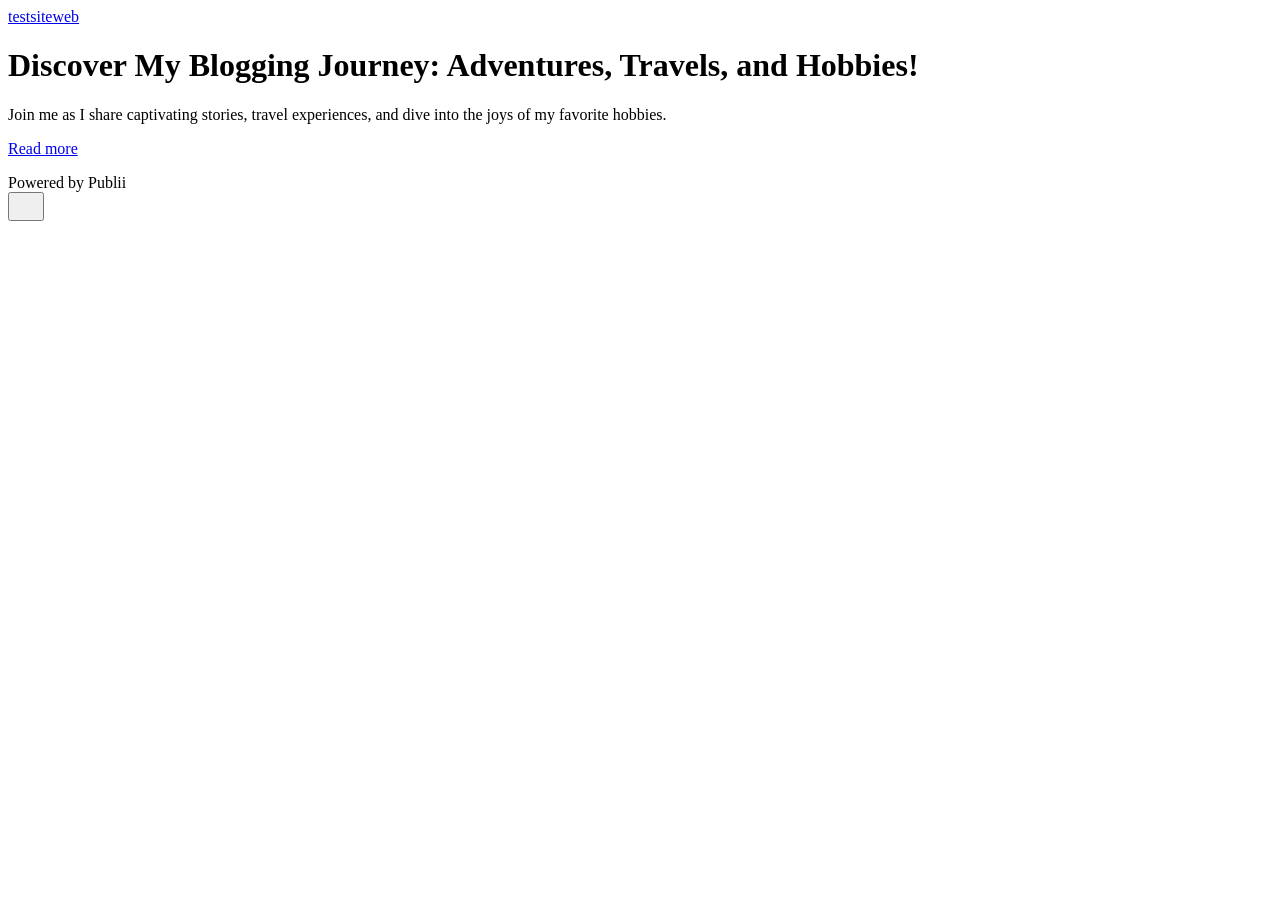
==== index.html @ 3ebdd058 "Updated from Publii" ====
<!DOCTYPE html><html lang="fr"><head><meta charset="utf-8"><meta http-equiv="X-UA-Compatible" content="IE=edge"><meta name="viewport" content="width=device-width,initial-scale=1"><title>testsiteweb</title><meta name="generator" content="Publii Open-Source CMS for Static Site"><link rel="canonical" href="https://testsiteweb.github.io/"><link rel="alternate" type="application/atom+xml" href="https://testsiteweb.github.io/feed.xml" title="testsiteweb - RSS"><link rel="alternate" type="application/json" href="https://testsiteweb.github.io/feed.json" title="testsiteweb - JSON"><meta property="og:title" content="testsiteweb"><meta property="og:site_name" content="testsiteweb"><meta property="og:description" content=""><meta property="og:url" content="https://testsiteweb.github.io/"><meta property="og:type" content="website"><link rel="stylesheet" href="https://testsiteweb.github.io/assets/css/style.css?v&#x3D;7f8f596d22c63b67e2393a4b2140c512"><script type="application/ld+json">{"@context":"http://schema.org","@type":"Organization","name":"testsiteweb","url":"https://testsiteweb.github.io/"}</script><noscript><style>img[loading] {
                    opacity: 1;
                }</style></noscript></head><body class="home-template"><header class="top js-header"><a class="logo" href="https://testsiteweb.github.io/">testsiteweb</a></header><main><div class="hero hero--noimage"><header class="hero__content"><div class="wrapper"><h1>Discover My Blogging Journey: Adventures, Travels, and Hobbies!</h1><p>Join me as I share captivating stories, travel experiences, and dive into the joys of my favorite hobbies.</p><p><a href="#" class="btn">Read more</a></p></div></header></div><div class="wrapper feed"></div></main><footer class="footer"><div class="wrapper"><div class="footer__copyright">Powered by Publii</div><button id="backToTop" class="footer__bttop" aria-label="Back to top" title="Back to top"><svg width="20" height="20"><use xlink:href="https://testsiteweb.github.io/assets/svg/svg-map.svg#toparrow"/></svg></button></div></footer><script defer="defer" src="https://testsiteweb.github.io/assets/js/scripts.min.js?v&#x3D;dafec4f87fead6718cb125f0b0fc8441"></script><script>window.publiiThemeMenuConfig={mobileMenuMode:'sidebar',animationSpeed:300,submenuWidth: 'auto',doubleClickTime:500,mobileMenuExpandableSubmenus:true,relatedContainerForOverlayMenuSelector:'.top'};</script><script>var images = document.querySelectorAll('img[loading]');
        for (var i = 0; i < images.length; i++) {
            if (images[i].complete) {
                images[i].classList.add('is-loaded');
            } else {
                images[i].addEventListener('load', function () {
                    this.classList.add('is-loaded');
                }, false);
            }
        }</script></body></html>
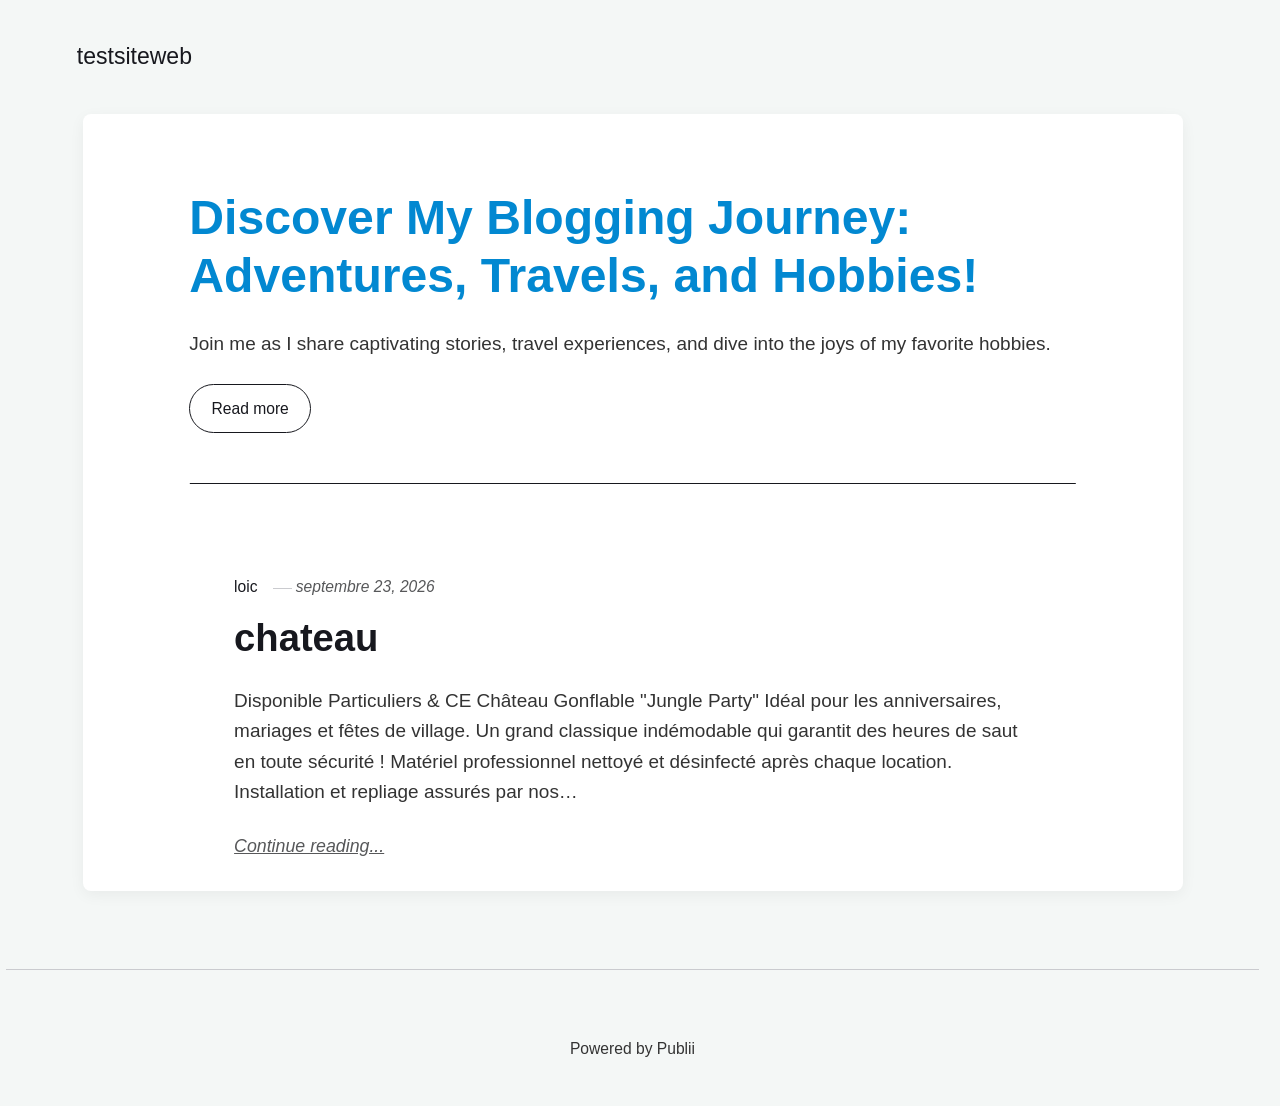
==== commit 280633b1: "Updated from Publii" ====
--- a/index.html
+++ b/index.html
@@ -1,6 +1,6 @@
-<!DOCTYPE html><html lang="fr"><head><meta charset="utf-8"><meta http-equiv="X-UA-Compatible" content="IE=edge"><meta name="viewport" content="width=device-width,initial-scale=1"><title>testsiteweb</title><meta name="generator" content="Publii Open-Source CMS for Static Site"><link rel="canonical" href="https://testsiteweb.github.io/"><link rel="alternate" type="application/atom+xml" href="https://testsiteweb.github.io/feed.xml" title="testsiteweb - RSS"><link rel="alternate" type="application/json" href="https://testsiteweb.github.io/feed.json" title="testsiteweb - JSON"><meta property="og:title" content="testsiteweb"><meta property="og:site_name" content="testsiteweb"><meta property="og:description" content=""><meta property="og:url" content="https://testsiteweb.github.io/"><meta property="og:type" content="website"><link rel="stylesheet" href="https://testsiteweb.github.io/assets/css/style.css?v&#x3D;7f8f596d22c63b67e2393a4b2140c512"><script type="application/ld+json">{"@context":"http://schema.org","@type":"Organization","name":"testsiteweb","url":"https://testsiteweb.github.io/"}</script><noscript><style>img[loading] {
+<!DOCTYPE html><html lang="fr"><head><meta charset="utf-8"><meta http-equiv="X-UA-Compatible" content="IE=edge"><meta name="viewport" content="width=device-width,initial-scale=1"><title>testsiteweb</title><meta name="generator" content="Publii Open-Source CMS for Static Site"><link rel="canonical" href="https://loic101085.github.io/testsiteweb/"><link rel="alternate" type="application/atom+xml" href="https://loic101085.github.io/testsiteweb/feed.xml" title="testsiteweb - RSS"><link rel="alternate" type="application/json" href="https://loic101085.github.io/testsiteweb/feed.json" title="testsiteweb - JSON"><meta property="og:title" content="testsiteweb"><meta property="og:site_name" content="testsiteweb"><meta property="og:description" content=""><meta property="og:url" content="https://loic101085.github.io/testsiteweb/"><meta property="og:type" content="website"><link rel="stylesheet" href="https://loic101085.github.io/testsiteweb/assets/css/style.css?v&#x3D;7f8f596d22c63b67e2393a4b2140c512"><script type="application/ld+json">{"@context":"http://schema.org","@type":"Organization","name":"testsiteweb","url":"https://loic101085.github.io/testsiteweb/"}</script><noscript><style>img[loading] {
                     opacity: 1;
-                }</style></noscript></head><body class="home-template"><header class="top js-header"><a class="logo" href="https://testsiteweb.github.io/">testsiteweb</a></header><main><div class="hero hero--noimage"><header class="hero__content"><div class="wrapper"><h1>Discover My Blogging Journey: Adventures, Travels, and Hobbies!</h1><p>Join me as I share captivating stories, travel experiences, and dive into the joys of my favorite hobbies.</p><p><a href="#" class="btn">Read more</a></p></div></header></div><div class="wrapper feed"></div></main><footer class="footer"><div class="wrapper"><div class="footer__copyright">Powered by Publii</div><button id="backToTop" class="footer__bttop" aria-label="Back to top" title="Back to top"><svg width="20" height="20"><use xlink:href="https://testsiteweb.github.io/assets/svg/svg-map.svg#toparrow"/></svg></button></div></footer><script defer="defer" src="https://testsiteweb.github.io/assets/js/scripts.min.js?v&#x3D;dafec4f87fead6718cb125f0b0fc8441"></script><script>window.publiiThemeMenuConfig={mobileMenuMode:'sidebar',animationSpeed:300,submenuWidth: 'auto',doubleClickTime:500,mobileMenuExpandableSubmenus:true,relatedContainerForOverlayMenuSelector:'.top'};</script><script>var images = document.querySelectorAll('img[loading]');
+                }</style></noscript></head><body class="home-template"><header class="top js-header"><a class="logo" href="https://loic101085.github.io/testsiteweb/">testsiteweb</a></header><main><div class="hero hero--noimage"><header class="hero__content"><div class="wrapper"><h1>Discover My Blogging Journey: Adventures, Travels, and Hobbies!</h1><p>Join me as I share captivating stories, travel experiences, and dive into the joys of my favorite hobbies.</p><p><a href="#" class="btn">Read more</a></p></div></header></div><div class="wrapper feed"><article class="feed__item feed__item--centered"><div class="feed__content"><header><div class="feed__meta"><a href="https://loic101085.github.io/testsiteweb/authors/loic/" class="feed__author">loic</a> <time datetime="2026-09-23T12:22" class="feed__date">septembre 23, 2026</time></div><h2 class="feed__title"><a href="https://loic101085.github.io/testsiteweb/chateau.html">chateau</a></h2></header><p>Disponible Particuliers &amp; CE Château Gonflable "Jungle Party" Idéal pour les anniversaires, mariages et fêtes de village. Un grand classique indémodable qui garantit des heures de saut en toute sécurité ! Matériel professionnel nettoyé et désinfecté après chaque location. Installation et repliage assurés par nos&hellip;</p><a href="https://loic101085.github.io/testsiteweb/chateau.html" class="readmore feed__readmore">Continue reading...</a></div></article></div></main><footer class="footer"><div class="wrapper"><div class="footer__copyright">Powered by Publii</div><button id="backToTop" class="footer__bttop" aria-label="Back to top" title="Back to top"><svg width="20" height="20"><use xlink:href="https://loic101085.github.io/testsiteweb/assets/svg/svg-map.svg#toparrow"/></svg></button></div></footer><script defer="defer" src="https://loic101085.github.io/testsiteweb/assets/js/scripts.min.js?v&#x3D;dafec4f87fead6718cb125f0b0fc8441"></script><script>window.publiiThemeMenuConfig={mobileMenuMode:'sidebar',animationSpeed:300,submenuWidth: 'auto',doubleClickTime:500,mobileMenuExpandableSubmenus:true,relatedContainerForOverlayMenuSelector:'.top'};</script><script>var images = document.querySelectorAll('img[loading]');
         for (var i = 0; i < images.length; i++) {
             if (images[i].complete) {
                 images[i].classList.add('is-loaded');
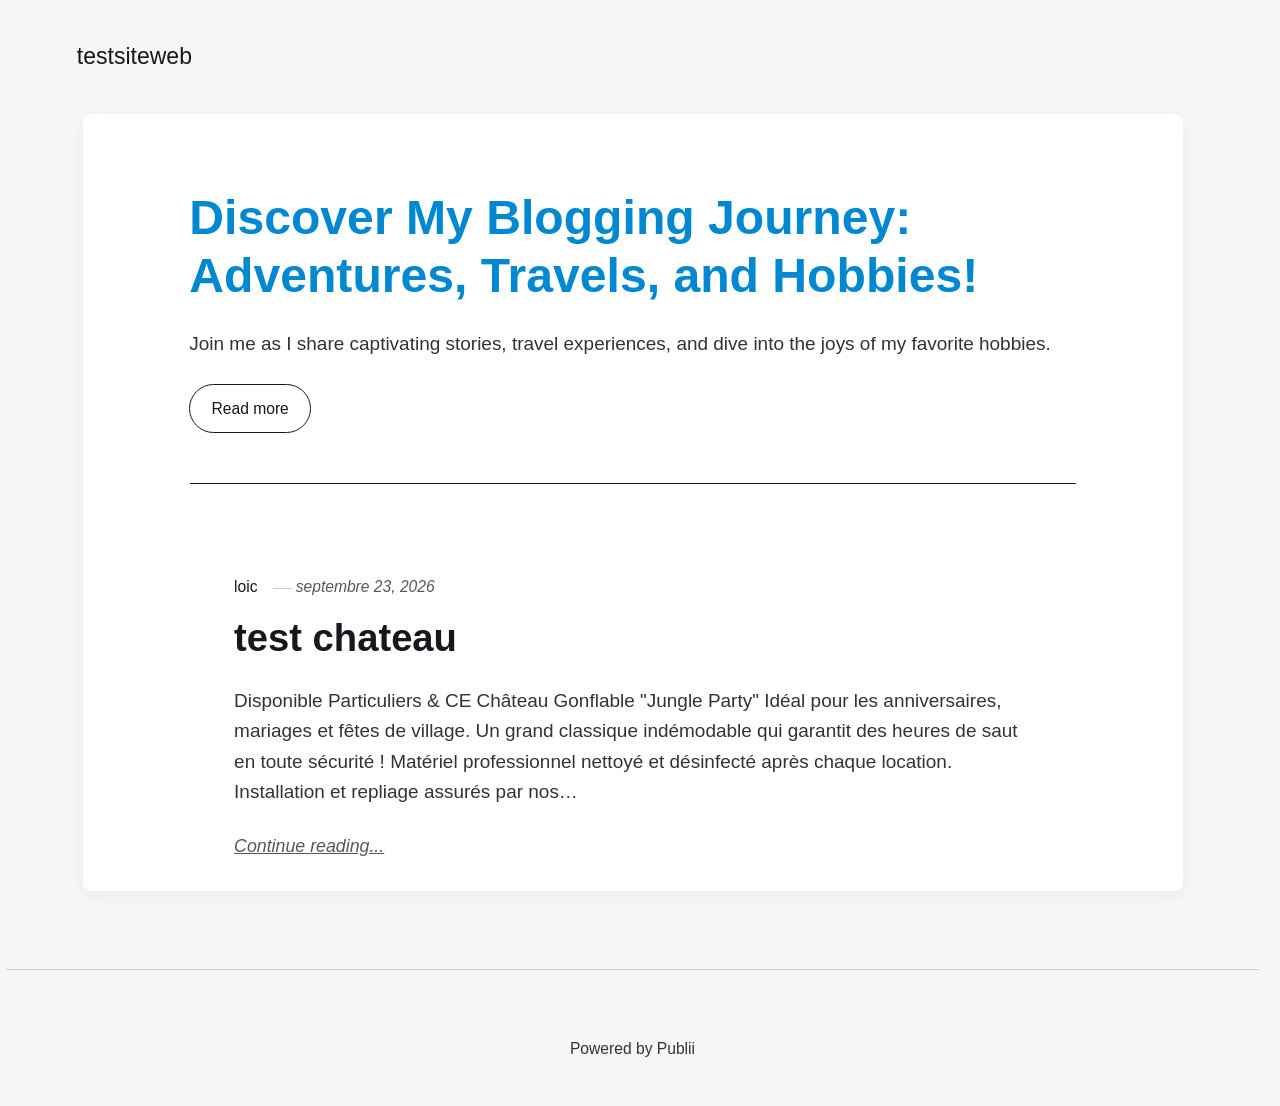
==== commit 0d2ed30a: "Updated from Publii" ====
--- a/index.html
+++ b/index.html
@@ -1,6 +1,6 @@
 <!DOCTYPE html><html lang="fr"><head><meta charset="utf-8"><meta http-equiv="X-UA-Compatible" content="IE=edge"><meta name="viewport" content="width=device-width,initial-scale=1"><title>testsiteweb</title><meta name="generator" content="Publii Open-Source CMS for Static Site"><link rel="canonical" href="https://loic101085.github.io/testsiteweb/"><link rel="alternate" type="application/atom+xml" href="https://loic101085.github.io/testsiteweb/feed.xml" title="testsiteweb - RSS"><link rel="alternate" type="application/json" href="https://loic101085.github.io/testsiteweb/feed.json" title="testsiteweb - JSON"><meta property="og:title" content="testsiteweb"><meta property="og:site_name" content="testsiteweb"><meta property="og:description" content=""><meta property="og:url" content="https://loic101085.github.io/testsiteweb/"><meta property="og:type" content="website"><link rel="stylesheet" href="https://loic101085.github.io/testsiteweb/assets/css/style.css?v&#x3D;7f8f596d22c63b67e2393a4b2140c512"><script type="application/ld+json">{"@context":"http://schema.org","@type":"Organization","name":"testsiteweb","url":"https://loic101085.github.io/testsiteweb/"}</script><noscript><style>img[loading] {
                     opacity: 1;
-                }</style></noscript></head><body class="home-template"><header class="top js-header"><a class="logo" href="https://loic101085.github.io/testsiteweb/">testsiteweb</a></header><main><div class="hero hero--noimage"><header class="hero__content"><div class="wrapper"><h1>Discover My Blogging Journey: Adventures, Travels, and Hobbies!</h1><p>Join me as I share captivating stories, travel experiences, and dive into the joys of my favorite hobbies.</p><p><a href="#" class="btn">Read more</a></p></div></header></div><div class="wrapper feed"><article class="feed__item feed__item--centered"><div class="feed__content"><header><div class="feed__meta"><a href="https://loic101085.github.io/testsiteweb/authors/loic/" class="feed__author">loic</a> <time datetime="2026-09-23T12:22" class="feed__date">septembre 23, 2026</time></div><h2 class="feed__title"><a href="https://loic101085.github.io/testsiteweb/chateau.html">chateau</a></h2></header><p>Disponible Particuliers &amp; CE Château Gonflable "Jungle Party" Idéal pour les anniversaires, mariages et fêtes de village. Un grand classique indémodable qui garantit des heures de saut en toute sécurité ! Matériel professionnel nettoyé et désinfecté après chaque location. Installation et repliage assurés par nos&hellip;</p><a href="https://loic101085.github.io/testsiteweb/chateau.html" class="readmore feed__readmore">Continue reading...</a></div></article></div></main><footer class="footer"><div class="wrapper"><div class="footer__copyright">Powered by Publii</div><button id="backToTop" class="footer__bttop" aria-label="Back to top" title="Back to top"><svg width="20" height="20"><use xlink:href="https://loic101085.github.io/testsiteweb/assets/svg/svg-map.svg#toparrow"/></svg></button></div></footer><script defer="defer" src="https://loic101085.github.io/testsiteweb/assets/js/scripts.min.js?v&#x3D;dafec4f87fead6718cb125f0b0fc8441"></script><script>window.publiiThemeMenuConfig={mobileMenuMode:'sidebar',animationSpeed:300,submenuWidth: 'auto',doubleClickTime:500,mobileMenuExpandableSubmenus:true,relatedContainerForOverlayMenuSelector:'.top'};</script><script>var images = document.querySelectorAll('img[loading]');
+                }</style></noscript></head><body class="home-template"><header class="top js-header"><a class="logo" href="https://loic101085.github.io/testsiteweb/">testsiteweb</a></header><main><div class="hero hero--noimage"><header class="hero__content"><div class="wrapper"><h1>Discover My Blogging Journey: Adventures, Travels, and Hobbies!</h1><p>Join me as I share captivating stories, travel experiences, and dive into the joys of my favorite hobbies.</p><p><a href="#" class="btn">Read more</a></p></div></header></div><div class="wrapper feed"><article class="feed__item feed__item--centered"><div class="feed__content"><header><div class="feed__meta"><a href="https://loic101085.github.io/testsiteweb/authors/loic/" class="feed__author">loic</a> <time datetime="2026-09-23T12:22" class="feed__date">septembre 23, 2026</time></div><h2 class="feed__title"><a href="https://loic101085.github.io/testsiteweb/chateau.html">test chateau</a></h2></header><p>Disponible Particuliers &amp; CE Château Gonflable "Jungle Party" Idéal pour les anniversaires, mariages et fêtes de village. Un grand classique indémodable qui garantit des heures de saut en toute sécurité ! Matériel professionnel nettoyé et désinfecté après chaque location. Installation et repliage assurés par nos&hellip;</p><a href="https://loic101085.github.io/testsiteweb/chateau.html" class="readmore feed__readmore">Continue reading...</a></div></article></div></main><footer class="footer"><div class="wrapper"><div class="footer__copyright">Powered by Publii</div><button id="backToTop" class="footer__bttop" aria-label="Back to top" title="Back to top"><svg width="20" height="20"><use xlink:href="https://loic101085.github.io/testsiteweb/assets/svg/svg-map.svg#toparrow"/></svg></button></div></footer><script defer="defer" src="https://loic101085.github.io/testsiteweb/assets/js/scripts.min.js?v&#x3D;dafec4f87fead6718cb125f0b0fc8441"></script><script>window.publiiThemeMenuConfig={mobileMenuMode:'sidebar',animationSpeed:300,submenuWidth: 'auto',doubleClickTime:500,mobileMenuExpandableSubmenus:true,relatedContainerForOverlayMenuSelector:'.top'};</script><script>var images = document.querySelectorAll('img[loading]');
         for (var i = 0; i < images.length; i++) {
             if (images[i].complete) {
                 images[i].classList.add('is-loaded');
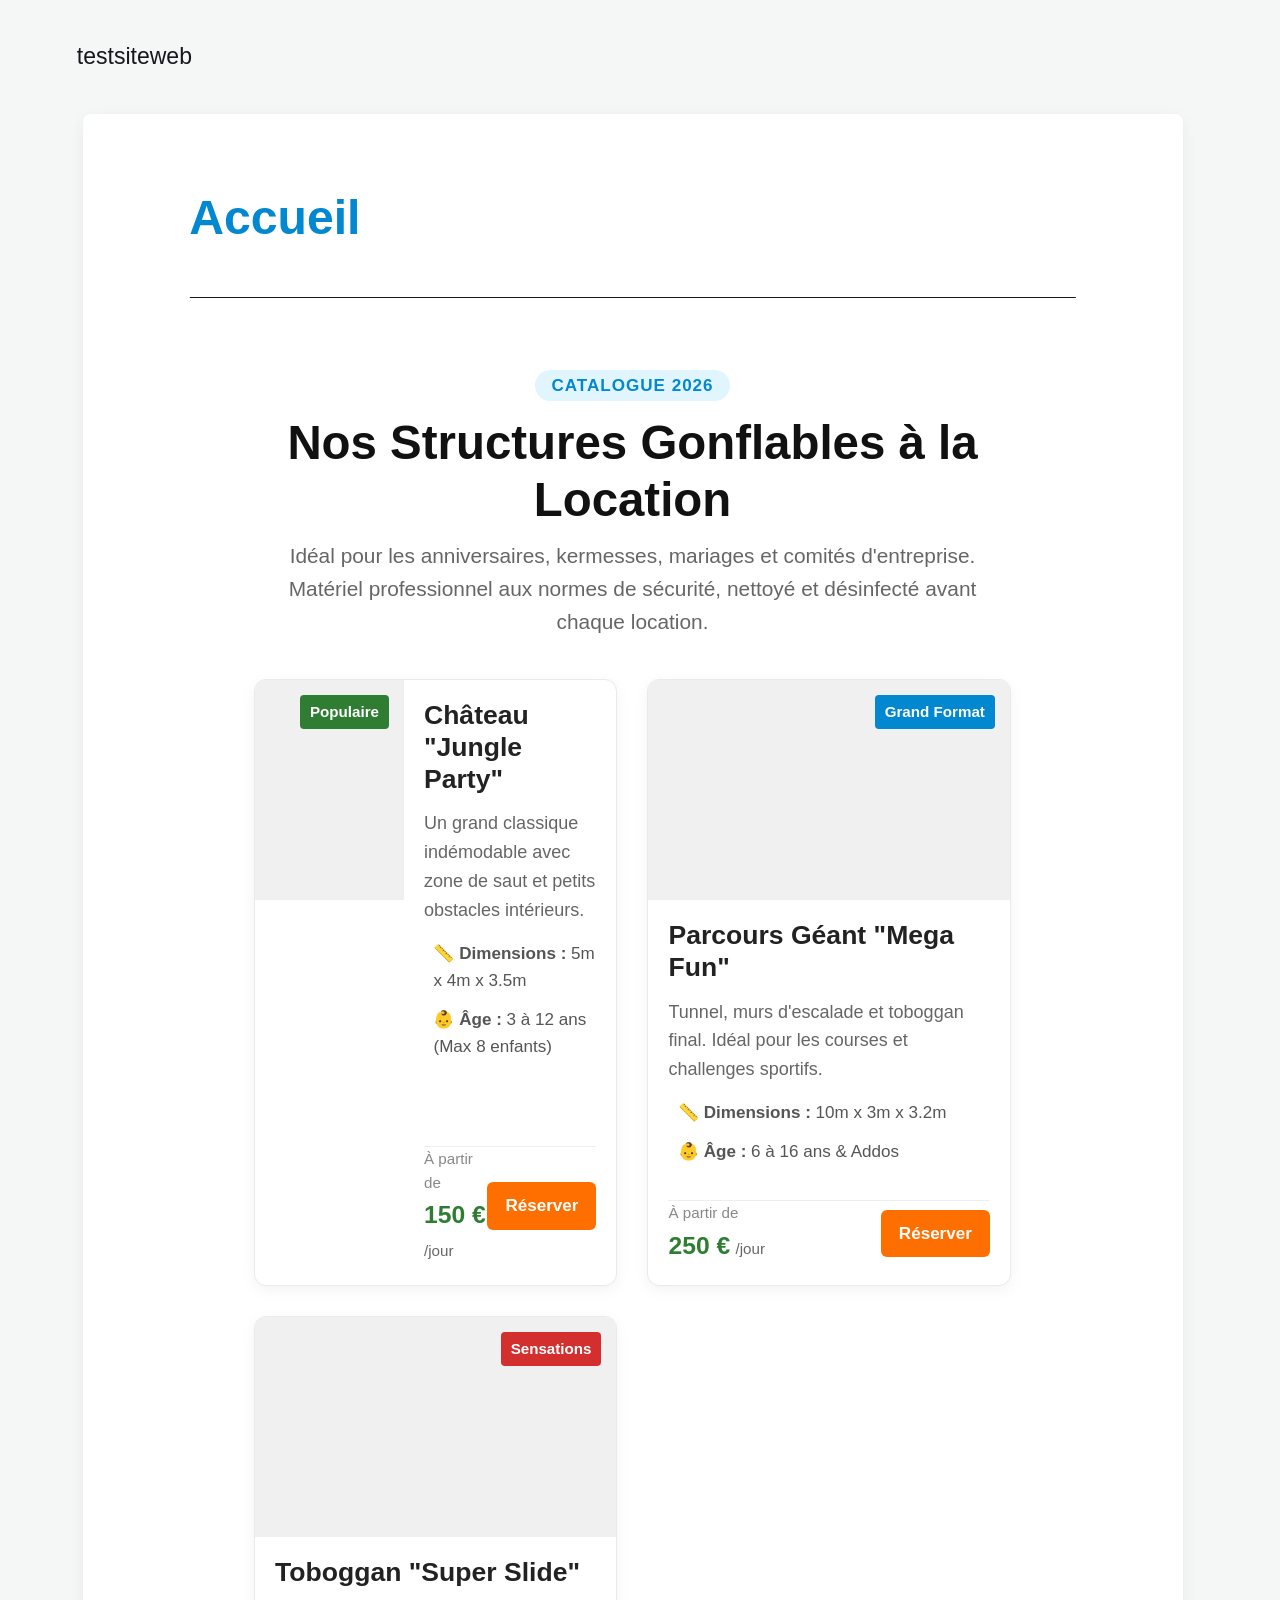
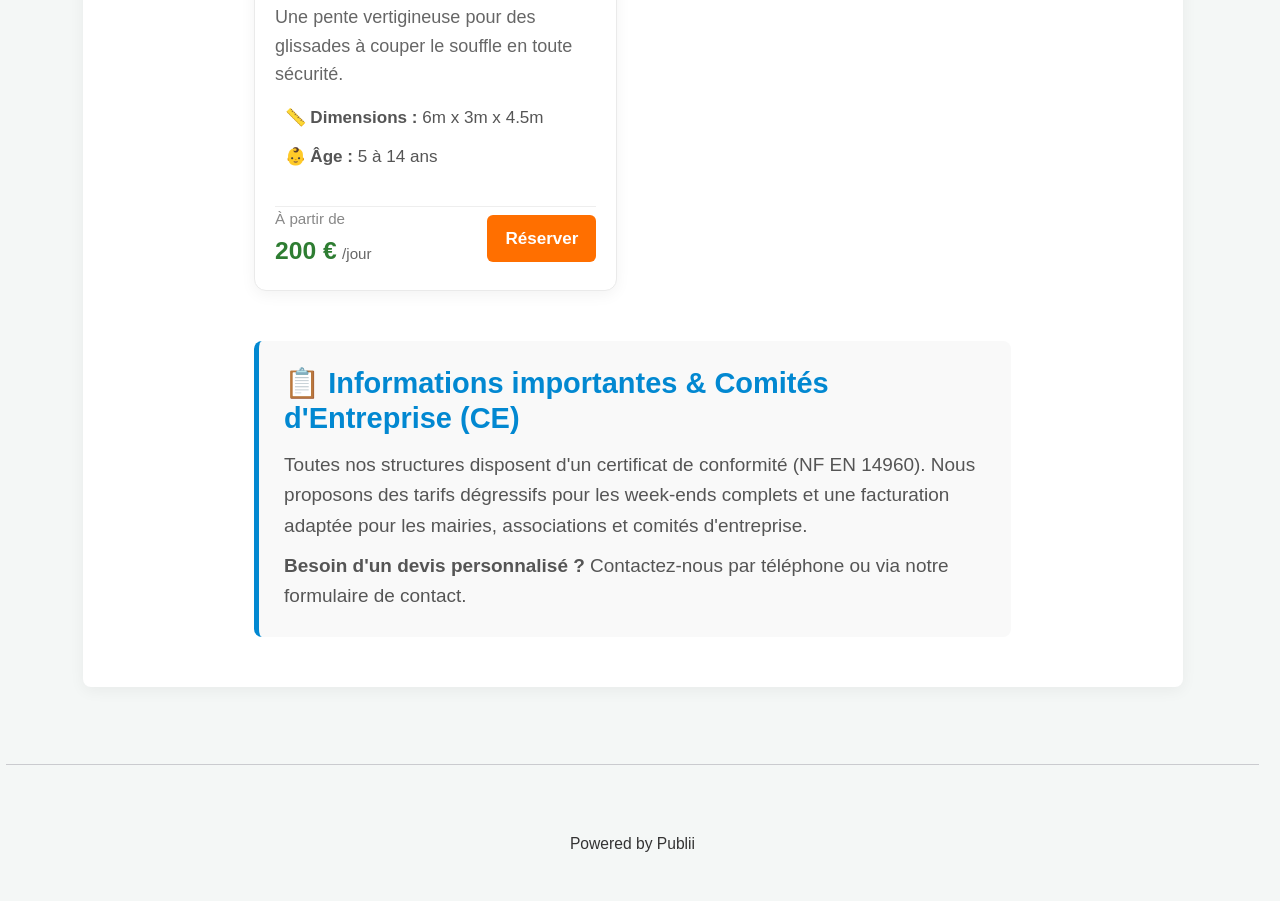
==== commit da77103c: "Updated from Publii" ====
--- a/index.html
+++ b/index.html
@@ -1,6 +1,6 @@
-<!DOCTYPE html><html lang="fr"><head><meta charset="utf-8"><meta http-equiv="X-UA-Compatible" content="IE=edge"><meta name="viewport" content="width=device-width,initial-scale=1"><title>testsiteweb</title><meta name="generator" content="Publii Open-Source CMS for Static Site"><link rel="canonical" href="https://loic101085.github.io/testsiteweb/"><link rel="alternate" type="application/atom+xml" href="https://loic101085.github.io/testsiteweb/feed.xml" title="testsiteweb - RSS"><link rel="alternate" type="application/json" href="https://loic101085.github.io/testsiteweb/feed.json" title="testsiteweb - JSON"><meta property="og:title" content="testsiteweb"><meta property="og:site_name" content="testsiteweb"><meta property="og:description" content=""><meta property="og:url" content="https://loic101085.github.io/testsiteweb/"><meta property="og:type" content="website"><link rel="stylesheet" href="https://loic101085.github.io/testsiteweb/assets/css/style.css?v&#x3D;7f8f596d22c63b67e2393a4b2140c512"><script type="application/ld+json">{"@context":"http://schema.org","@type":"Organization","name":"testsiteweb","url":"https://loic101085.github.io/testsiteweb/"}</script><noscript><style>img[loading] {
+<!DOCTYPE html><html lang="fr"><head><meta charset="utf-8"><meta http-equiv="X-UA-Compatible" content="IE=edge"><meta name="viewport" content="width=device-width,initial-scale=1"><title>Accueil - testsiteweb</title><meta name="description" content="Catalogue 2026 Nos Structures Gonflables à la Location Idéal pour les anniversaires, kermesses, mariages et comités d&#x27;entreprise. Matériel professionnel aux normes de sécurité, nettoyé et désinfecté avant chaque location. Un grand classique indémodable avec zone de saut et petits obstacles intérieurs. Tunnel, murs d&#x27;escalade et&amp;hellip;"><meta name="generator" content="Publii Open-Source CMS for Static Site"><link rel="canonical" href="https://loic101085.github.io/testsiteweb/"><link rel="alternate" type="application/atom+xml" href="https://loic101085.github.io/testsiteweb/feed.xml" title="testsiteweb - RSS"><link rel="alternate" type="application/json" href="https://loic101085.github.io/testsiteweb/feed.json" title="testsiteweb - JSON"><meta property="og:title" content="Accueil"><meta property="og:site_name" content="testsiteweb"><meta property="og:description" content="Catalogue 2026 Nos Structures Gonflables à la Location Idéal pour les anniversaires, kermesses, mariages et comités d&#x27;entreprise. Matériel professionnel aux normes de sécurité, nettoyé et désinfecté avant chaque location. Un grand classique indémodable avec zone de saut et petits obstacles intérieurs. Tunnel, murs d&#x27;escalade et&amp;hellip;"><meta property="og:url" content="https://loic101085.github.io/testsiteweb/"><meta property="og:type" content="article"><link rel="stylesheet" href="https://loic101085.github.io/testsiteweb/assets/css/style.css?v&#x3D;7f8f596d22c63b67e2393a4b2140c512"><script type="application/ld+json">{"@context":"http://schema.org","@type":"Article","mainEntityOfPage":{"@type":"WebPage","@id":"https://loic101085.github.io/testsiteweb/"},"headline":"Accueil","datePublished":"2026-09-23T12:33+02:00","dateModified":"2026-09-23T12:33+02:00","description":"Catalogue 2026 Nos Structures Gonflables à la Location Idéal pour les anniversaires, kermesses, mariages et comités d'entreprise. Matériel professionnel aux normes de sécurité, nettoyé et désinfecté avant chaque location. Un grand classique indémodable avec zone de saut et petits obstacles intérieurs. Tunnel, murs d'escalade et&hellip;","author":{"@type":"Person","name":"loic","url":"https://loic101085.github.io/testsiteweb/authors/loic/"},"publisher":{"@type":"Organization","name":"loic"}}</script><noscript><style>img[loading] {
                     opacity: 1;
-                }</style></noscript></head><body class="home-template"><header class="top js-header"><a class="logo" href="https://loic101085.github.io/testsiteweb/">testsiteweb</a></header><main><div class="hero hero--noimage"><header class="hero__content"><div class="wrapper"><h1>Discover My Blogging Journey: Adventures, Travels, and Hobbies!</h1><p>Join me as I share captivating stories, travel experiences, and dive into the joys of my favorite hobbies.</p><p><a href="#" class="btn">Read more</a></p></div></header></div><div class="wrapper feed"><article class="feed__item feed__item--centered"><div class="feed__content"><header><div class="feed__meta"><a href="https://loic101085.github.io/testsiteweb/authors/loic/" class="feed__author">loic</a> <time datetime="2026-09-23T12:22" class="feed__date">septembre 23, 2026</time></div><h2 class="feed__title"><a href="https://loic101085.github.io/testsiteweb/chateau.html">test chateau</a></h2></header><p>Disponible Particuliers &amp; CE Château Gonflable "Jungle Party" Idéal pour les anniversaires, mariages et fêtes de village. Un grand classique indémodable qui garantit des heures de saut en toute sécurité ! Matériel professionnel nettoyé et désinfecté après chaque location. Installation et repliage assurés par nos&hellip;</p><a href="https://loic101085.github.io/testsiteweb/chateau.html" class="readmore feed__readmore">Continue reading...</a></div></article></div></main><footer class="footer"><div class="wrapper"><div class="footer__copyright">Powered by Publii</div><button id="backToTop" class="footer__bttop" aria-label="Back to top" title="Back to top"><svg width="20" height="20"><use xlink:href="https://loic101085.github.io/testsiteweb/assets/svg/svg-map.svg#toparrow"/></svg></button></div></footer><script defer="defer" src="https://loic101085.github.io/testsiteweb/assets/js/scripts.min.js?v&#x3D;dafec4f87fead6718cb125f0b0fc8441"></script><script>window.publiiThemeMenuConfig={mobileMenuMode:'sidebar',animationSpeed:300,submenuWidth: 'auto',doubleClickTime:500,mobileMenuExpandableSubmenus:true,relatedContainerForOverlayMenuSelector:'.top'};</script><script>var images = document.querySelectorAll('img[loading]');
+                }</style></noscript></head><body class="page-template"><header class="top js-header"><a class="logo" href="https://loic101085.github.io/testsiteweb/">testsiteweb</a></header><main class="page"><article class="content"><div class="hero hero--noimage"><header class="hero__content"><div class="wrapper"><h1>Accueil</h1></div></header></div><div class="entry-wrapper content__entry"><div style="font-family: -apple-system, BlinkMacSystemFont, 'Segoe UI', Roboto, sans-serif; color: #333; max-width: 1200px; margin: 0 auto; padding: 20px;"><div style="text-align: center; margin-bottom: 40px;"><span style="background: #e1f5fe; color: #0288d1; padding: 6px 16px; border-radius: 20px; font-weight: bold; font-size: 0.9em; text-transform: uppercase; letter-spacing: 1px;">Catalogue 2026</span><h1 style="font-size: 2.5em; margin: 15px 0 10px; color: #111;">Nos Structures Gonflables à la Location</h1><p style="font-size: 1.1em; color: #666; max-width: 700px; margin: 0 auto;">Idéal pour les anniversaires, kermesses, mariages et comités d'entreprise. Matériel professionnel aux normes de sécurité, nettoyé et désinfecté avant chaque location.</p></div><div style="display: grid; grid-template-columns: repeat(auto-fit, minmax(320px, 1fr)); gap: 30px;"><div style="background: #ffffff; border: 1px solid #eaeaea; border-radius: 12px; overflow: hidden; box-shadow: 0 4px 15px rgba(0,0,0,0.05); display: flex; flexdirection: column;"><div style="background: #f0f0f0; height: 220px; overflow: hidden; position: relative;"><img loading="lazy" style="width: 100%; height: 100%; object-fit: cover;" src="URL_DE_TON_IMAGE_1.jpg" alt="Château Jungle" data-is-external-image="true"> <span style="position: absolute; top: 15px; right: 15px; background: #2e7d32; color: white; padding: 5px 10px; border-radius: 4px; font-size: 0.8em; font-weight: bold;">Populaire</span></div><div style="padding: 20px; flex: 1; display: flex; flex-direction: column; justify-content: space-between;"><div><h3 style="margin: 0 0 10px; font-size: 1.4em; color: #222;">Château "Jungle Party"</h3><p style="color: #666; font-size: 0.95em; margin-bottom: 15px;">Un grand classique indémodable avec zone de saut et petits obstacles intérieurs.</p><ul style="list-style: none; padding: 0; margin: 0 0 20px; font-size: 0.9em; color: #555;"><li style="margin-bottom: 6px;">📏 <strong>Dimensions :</strong> 5m x 4m x 3.5m</li><li style="margin-bottom: 6px;">👶 <strong>Âge :</strong> 3 à 12 ans (Max 8 enfants)</li></ul></div><div style="border-top: 1px solid #eee; pt: 15px; margin-top: 10px; display: flex; align-items: center; justify-content: space-between;"><div><span style="font-size: 0.8em; color: #888; display: block;">À partir de</span> <span style="font-size: 1.3em; font-weight: bold; color: #2e7d32;">150 €</span> <span style="font-size: 0.8em; color: #666;">/jour</span></div><a href="#contact" style="background: #ff6f00; color: white; padding: 10px 18px; border-radius: 6px; text-decoration: none; font-weight: bold; font-size: 0.9em;">Réserver</a></div></div></div><div style="background: #ffffff; border: 1px solid #eaeaea; border-radius: 12px; overflow: hidden; box-shadow: 0 4px 15px rgba(0,0,0,0.05); display: flex; flex-direction: column;"><div style="background: #f0f0f0; height: 220px; overflow: hidden; position: relative;"><img loading="lazy" style="width: 100%; height: 100%; object-fit: cover;" src="URL_DE_TON_IMAGE_2.jpg" alt="Parcours d'obstacles" data-is-external-image="true"> <span style="position: absolute; top: 15px; right: 15px; background: #0288d1; color: white; padding: 5px 10px; border-radius: 4px; font-size: 0.8em; font-weight: bold;">Grand Format</span></div><div style="padding: 20px; flex: 1; display: flex; flex-direction: column; justify-content: space-between;"><div><h3 style="margin: 0 0 10px; font-size: 1.4em; color: #222;">Parcours Géant "Mega Fun"</h3><p style="color: #666; font-size: 0.95em; margin-bottom: 15px;">Tunnel, murs d'escalade et toboggan final. Idéal pour les courses et challenges sportifs.</p><ul style="list-style: none; padding: 0; margin: 0 0 20px; font-size: 0.9em; color: #555;"><li style="margin-bottom: 6px;">📏 <strong>Dimensions :</strong> 10m x 3m x 3.2m</li><li style="margin-bottom: 6px;">👶 <strong>Âge :</strong> 6 à 16 ans &amp; Addos</li></ul></div><div style="border-top: 1px solid #eee; pt: 15px; margin-top: 10px; display: flex; align-items: center; justify-content: space-between;"><div><span style="font-size: 0.8em; color: #888; display: block;">À partir de</span> <span style="font-size: 1.3em; font-weight: bold; color: #2e7d32;">250 €</span> <span style="font-size: 0.8em; color: #666;">/jour</span></div><a href="#contact" style="background: #ff6f00; color: white; padding: 10px 18px; border-radius: 6px; text-decoration: none; font-weight: bold; font-size: 0.9em;">Réserver</a></div></div></div><div style="background: #ffffff; border: 1px solid #eaeaea; border-radius: 12px; overflow: hidden; box-shadow: 0 4px 15px rgba(0,0,0,0.05); display: flex; flex-direction: column;"><div style="background: #f0f0f0; height: 220px; overflow: hidden; position: relative;"><img loading="lazy" style="width: 100%; height: 100%; object-fit: cover;" src="URL_DE_TON_IMAGE_3.jpg" alt="Toboggan Gonflable" data-is-external-image="true"> <span style="position: absolute; top: 15px; right: 15px; background: #d32f2f; color: white; padding: 5px 10px; border-radius: 4px; font-size: 0.8em; font-weight: bold;">Sensations</span></div><div style="padding: 20px; flex: 1; display: flex; flex-direction: column; justify-content: space-between;"><div><h3 style="margin: 0 0 10px; font-size: 1.4em; color: #222;">Toboggan "Super Slide"</h3><p style="color: #666; font-size: 0.95em; margin-bottom: 15px;">Une pente vertigineuse pour des glissades à couper le souffle en toute sécurité.</p><ul style="list-style: none; padding: 0; margin: 0 0 20px; font-size: 0.9em; color: #555;"><li style="margin-bottom: 6px;">📏 <strong>Dimensions :</strong> 6m x 3m x 4.5m</li><li style="margin-bottom: 6px;">👶 <strong>Âge :</strong> 5 à 14 ans</li></ul></div><div style="border-top: 1px solid #eee; pt: 15px; margin-top: 10px; display: flex; align-items: center; justify-content: space-between;"><div><span style="font-size: 0.8em; color: #888; display: block;">À partir de</span> <span style="font-size: 1.3em; font-weight: bold; color: #2e7d32;">200 €</span> <span style="font-size: 0.8em; color: #666;">/jour</span></div><a href="#contact" style="background: #ff6f00; color: white; padding: 10px 18px; border-radius: 6px; text-decoration: none; font-weight: bold; font-size: 0.9em;">Réserver</a></div></div></div></div><div style="background: #f9f9f9; border-left: 5px solid #0288d1; padding: 25px; border-radius: 8px; margin-top: 50px;"><h3 style="margin-top: 0; color: #0288d1;">📋 Informations importantes &amp; Comités d'Entreprise (CE)</h3><p style="margin-bottom: 10px; color: #555;">Toutes nos structures disposent d'un certificat de conformité (NF EN 14960). Nous proposons des tarifs dégressifs pour les week-ends complets et une facturation adaptée pour les mairies, associations et comités d'entreprise.</p><p style="margin: 0; color: #555;"><strong>Besoin d'un devis personnalisé ?</strong> Contactez-nous par téléphone ou via notre formulaire de contact.</p></div></div></div></article></main><footer class="footer"><div class="wrapper"><div class="footer__copyright">Powered by Publii</div><button id="backToTop" class="footer__bttop" aria-label="Back to top" title="Back to top"><svg width="20" height="20"><use xlink:href="https://loic101085.github.io/testsiteweb/assets/svg/svg-map.svg#toparrow"/></svg></button></div></footer><script defer="defer" src="https://loic101085.github.io/testsiteweb/assets/js/scripts.min.js?v&#x3D;dafec4f87fead6718cb125f0b0fc8441"></script><script>window.publiiThemeMenuConfig={mobileMenuMode:'sidebar',animationSpeed:300,submenuWidth: 'auto',doubleClickTime:500,mobileMenuExpandableSubmenus:true,relatedContainerForOverlayMenuSelector:'.top'};</script><script>var images = document.querySelectorAll('img[loading]');
         for (var i = 0; i < images.length; i++) {
             if (images[i].complete) {
                 images[i].classList.add('is-loaded');
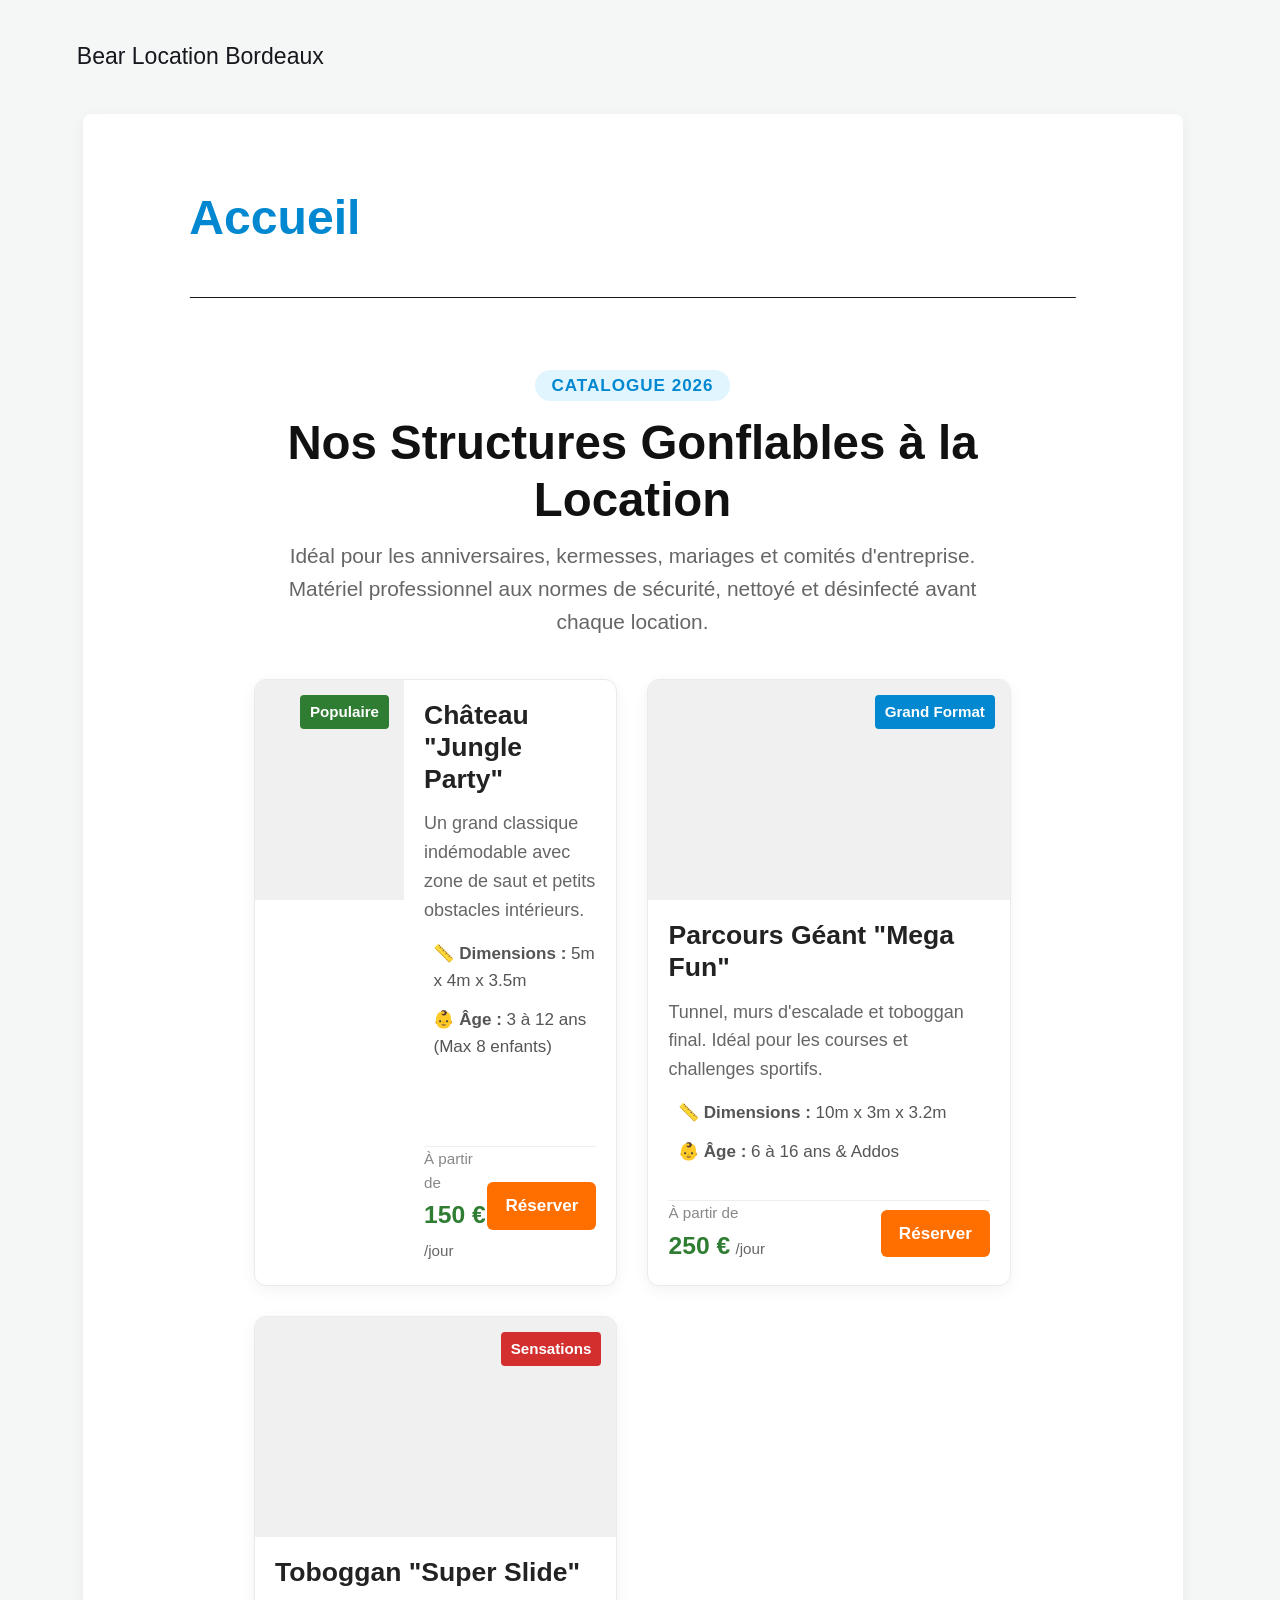
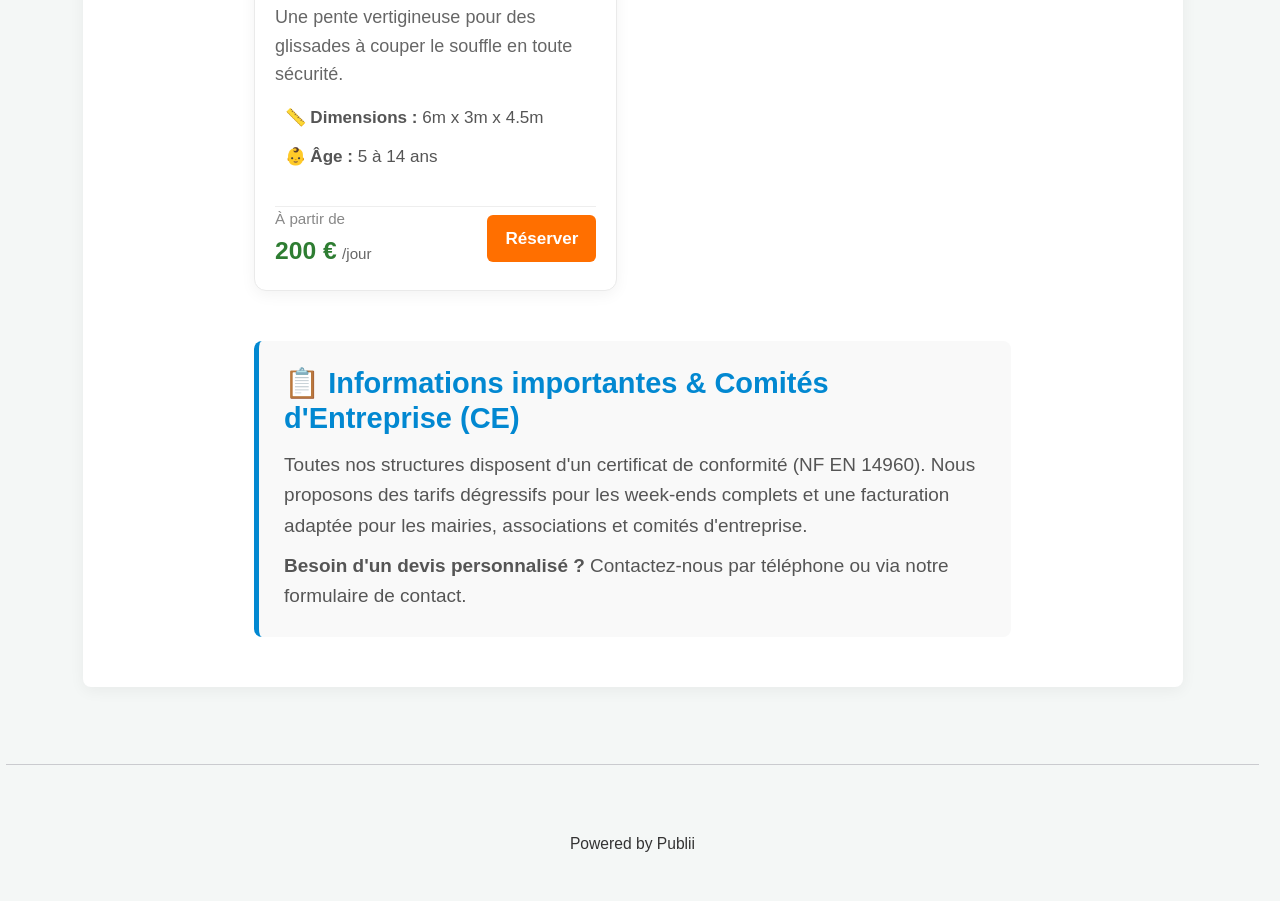
==== commit 85eb35ff: "Updated from Publii" ====
--- a/index.html
+++ b/index.html
@@ -1,6 +1,6 @@
-<!DOCTYPE html><html lang="fr"><head><meta charset="utf-8"><meta http-equiv="X-UA-Compatible" content="IE=edge"><meta name="viewport" content="width=device-width,initial-scale=1"><title>Accueil - testsiteweb</title><meta name="description" content="Catalogue 2026 Nos Structures Gonflables à la Location Idéal pour les anniversaires, kermesses, mariages et comités d&#x27;entreprise. Matériel professionnel aux normes de sécurité, nettoyé et désinfecté avant chaque location. Un grand classique indémodable avec zone de saut et petits obstacles intérieurs. Tunnel, murs d&#x27;escalade et&amp;hellip;"><meta name="generator" content="Publii Open-Source CMS for Static Site"><link rel="canonical" href="https://loic101085.github.io/testsiteweb/"><link rel="alternate" type="application/atom+xml" href="https://loic101085.github.io/testsiteweb/feed.xml" title="testsiteweb - RSS"><link rel="alternate" type="application/json" href="https://loic101085.github.io/testsiteweb/feed.json" title="testsiteweb - JSON"><meta property="og:title" content="Accueil"><meta property="og:site_name" content="testsiteweb"><meta property="og:description" content="Catalogue 2026 Nos Structures Gonflables à la Location Idéal pour les anniversaires, kermesses, mariages et comités d&#x27;entreprise. Matériel professionnel aux normes de sécurité, nettoyé et désinfecté avant chaque location. Un grand classique indémodable avec zone de saut et petits obstacles intérieurs. Tunnel, murs d&#x27;escalade et&amp;hellip;"><meta property="og:url" content="https://loic101085.github.io/testsiteweb/"><meta property="og:type" content="article"><link rel="stylesheet" href="https://loic101085.github.io/testsiteweb/assets/css/style.css?v&#x3D;7f8f596d22c63b67e2393a4b2140c512"><script type="application/ld+json">{"@context":"http://schema.org","@type":"Article","mainEntityOfPage":{"@type":"WebPage","@id":"https://loic101085.github.io/testsiteweb/"},"headline":"Accueil","datePublished":"2026-09-23T12:33+02:00","dateModified":"2026-09-23T12:33+02:00","description":"Catalogue 2026 Nos Structures Gonflables à la Location Idéal pour les anniversaires, kermesses, mariages et comités d'entreprise. Matériel professionnel aux normes de sécurité, nettoyé et désinfecté avant chaque location. Un grand classique indémodable avec zone de saut et petits obstacles intérieurs. Tunnel, murs d'escalade et&hellip;","author":{"@type":"Person","name":"loic","url":"https://loic101085.github.io/testsiteweb/authors/loic/"},"publisher":{"@type":"Organization","name":"loic"}}</script><noscript><style>img[loading] {
+<!DOCTYPE html><html lang="fr"><head><meta charset="utf-8"><meta http-equiv="X-UA-Compatible" content="IE=edge"><meta name="viewport" content="width=device-width,initial-scale=1"><title>Accueil - Bear Location Bordeaux</title><meta name="description" content="Catalogue 2026 Nos Structures Gonflables à la Location Idéal pour les anniversaires, kermesses, mariages et comités d&#x27;entreprise. Matériel professionnel aux normes de sécurité, nettoyé et désinfecté avant chaque location. Un grand classique indémodable avec zone de saut et petits obstacles intérieurs. Tunnel, murs d&#x27;escalade et&amp;hellip;"><meta name="generator" content="Publii Open-Source CMS for Static Site"><link rel="canonical" href="https://loic101085.github.io/testsiteweb/"><link rel="alternate" type="application/atom+xml" href="https://loic101085.github.io/testsiteweb/feed.xml" title="Bear Location Bordeaux - RSS"><link rel="alternate" type="application/json" href="https://loic101085.github.io/testsiteweb/feed.json" title="Bear Location Bordeaux - JSON"><meta property="og:title" content="Accueil"><meta property="og:site_name" content="Bear Location Bordeaux"><meta property="og:description" content="Catalogue 2026 Nos Structures Gonflables à la Location Idéal pour les anniversaires, kermesses, mariages et comités d&#x27;entreprise. Matériel professionnel aux normes de sécurité, nettoyé et désinfecté avant chaque location. Un grand classique indémodable avec zone de saut et petits obstacles intérieurs. Tunnel, murs d&#x27;escalade et&amp;hellip;"><meta property="og:url" content="https://loic101085.github.io/testsiteweb/"><meta property="og:type" content="article"><link rel="stylesheet" href="https://loic101085.github.io/testsiteweb/assets/css/style.css?v&#x3D;7f8f596d22c63b67e2393a4b2140c512"><script type="application/ld+json">{"@context":"http://schema.org","@type":"Article","mainEntityOfPage":{"@type":"WebPage","@id":"https://loic101085.github.io/testsiteweb/"},"headline":"Accueil","datePublished":"2026-09-23T12:33+02:00","dateModified":"2026-09-23T12:37+02:00","description":"Catalogue 2026 Nos Structures Gonflables à la Location Idéal pour les anniversaires, kermesses, mariages et comités d'entreprise. Matériel professionnel aux normes de sécurité, nettoyé et désinfecté avant chaque location. Un grand classique indémodable avec zone de saut et petits obstacles intérieurs. Tunnel, murs d'escalade et&hellip;","author":{"@type":"Person","name":"loic","url":"https://loic101085.github.io/testsiteweb/authors/loic/"},"publisher":{"@type":"Organization","name":"loic"}}</script><noscript><style>img[loading] {
                     opacity: 1;
-                }</style></noscript></head><body class="page-template"><header class="top js-header"><a class="logo" href="https://loic101085.github.io/testsiteweb/">testsiteweb</a></header><main class="page"><article class="content"><div class="hero hero--noimage"><header class="hero__content"><div class="wrapper"><h1>Accueil</h1></div></header></div><div class="entry-wrapper content__entry"><div style="font-family: -apple-system, BlinkMacSystemFont, 'Segoe UI', Roboto, sans-serif; color: #333; max-width: 1200px; margin: 0 auto; padding: 20px;"><div style="text-align: center; margin-bottom: 40px;"><span style="background: #e1f5fe; color: #0288d1; padding: 6px 16px; border-radius: 20px; font-weight: bold; font-size: 0.9em; text-transform: uppercase; letter-spacing: 1px;">Catalogue 2026</span><h1 style="font-size: 2.5em; margin: 15px 0 10px; color: #111;">Nos Structures Gonflables à la Location</h1><p style="font-size: 1.1em; color: #666; max-width: 700px; margin: 0 auto;">Idéal pour les anniversaires, kermesses, mariages et comités d'entreprise. Matériel professionnel aux normes de sécurité, nettoyé et désinfecté avant chaque location.</p></div><div style="display: grid; grid-template-columns: repeat(auto-fit, minmax(320px, 1fr)); gap: 30px;"><div style="background: #ffffff; border: 1px solid #eaeaea; border-radius: 12px; overflow: hidden; box-shadow: 0 4px 15px rgba(0,0,0,0.05); display: flex; flexdirection: column;"><div style="background: #f0f0f0; height: 220px; overflow: hidden; position: relative;"><img loading="lazy" style="width: 100%; height: 100%; object-fit: cover;" src="URL_DE_TON_IMAGE_1.jpg" alt="Château Jungle" data-is-external-image="true"> <span style="position: absolute; top: 15px; right: 15px; background: #2e7d32; color: white; padding: 5px 10px; border-radius: 4px; font-size: 0.8em; font-weight: bold;">Populaire</span></div><div style="padding: 20px; flex: 1; display: flex; flex-direction: column; justify-content: space-between;"><div><h3 style="margin: 0 0 10px; font-size: 1.4em; color: #222;">Château "Jungle Party"</h3><p style="color: #666; font-size: 0.95em; margin-bottom: 15px;">Un grand classique indémodable avec zone de saut et petits obstacles intérieurs.</p><ul style="list-style: none; padding: 0; margin: 0 0 20px; font-size: 0.9em; color: #555;"><li style="margin-bottom: 6px;">📏 <strong>Dimensions :</strong> 5m x 4m x 3.5m</li><li style="margin-bottom: 6px;">👶 <strong>Âge :</strong> 3 à 12 ans (Max 8 enfants)</li></ul></div><div style="border-top: 1px solid #eee; pt: 15px; margin-top: 10px; display: flex; align-items: center; justify-content: space-between;"><div><span style="font-size: 0.8em; color: #888; display: block;">À partir de</span> <span style="font-size: 1.3em; font-weight: bold; color: #2e7d32;">150 €</span> <span style="font-size: 0.8em; color: #666;">/jour</span></div><a href="#contact" style="background: #ff6f00; color: white; padding: 10px 18px; border-radius: 6px; text-decoration: none; font-weight: bold; font-size: 0.9em;">Réserver</a></div></div></div><div style="background: #ffffff; border: 1px solid #eaeaea; border-radius: 12px; overflow: hidden; box-shadow: 0 4px 15px rgba(0,0,0,0.05); display: flex; flex-direction: column;"><div style="background: #f0f0f0; height: 220px; overflow: hidden; position: relative;"><img loading="lazy" style="width: 100%; height: 100%; object-fit: cover;" src="URL_DE_TON_IMAGE_2.jpg" alt="Parcours d'obstacles" data-is-external-image="true"> <span style="position: absolute; top: 15px; right: 15px; background: #0288d1; color: white; padding: 5px 10px; border-radius: 4px; font-size: 0.8em; font-weight: bold;">Grand Format</span></div><div style="padding: 20px; flex: 1; display: flex; flex-direction: column; justify-content: space-between;"><div><h3 style="margin: 0 0 10px; font-size: 1.4em; color: #222;">Parcours Géant "Mega Fun"</h3><p style="color: #666; font-size: 0.95em; margin-bottom: 15px;">Tunnel, murs d'escalade et toboggan final. Idéal pour les courses et challenges sportifs.</p><ul style="list-style: none; padding: 0; margin: 0 0 20px; font-size: 0.9em; color: #555;"><li style="margin-bottom: 6px;">📏 <strong>Dimensions :</strong> 10m x 3m x 3.2m</li><li style="margin-bottom: 6px;">👶 <strong>Âge :</strong> 6 à 16 ans &amp; Addos</li></ul></div><div style="border-top: 1px solid #eee; pt: 15px; margin-top: 10px; display: flex; align-items: center; justify-content: space-between;"><div><span style="font-size: 0.8em; color: #888; display: block;">À partir de</span> <span style="font-size: 1.3em; font-weight: bold; color: #2e7d32;">250 €</span> <span style="font-size: 0.8em; color: #666;">/jour</span></div><a href="#contact" style="background: #ff6f00; color: white; padding: 10px 18px; border-radius: 6px; text-decoration: none; font-weight: bold; font-size: 0.9em;">Réserver</a></div></div></div><div style="background: #ffffff; border: 1px solid #eaeaea; border-radius: 12px; overflow: hidden; box-shadow: 0 4px 15px rgba(0,0,0,0.05); display: flex; flex-direction: column;"><div style="background: #f0f0f0; height: 220px; overflow: hidden; position: relative;"><img loading="lazy" style="width: 100%; height: 100%; object-fit: cover;" src="URL_DE_TON_IMAGE_3.jpg" alt="Toboggan Gonflable" data-is-external-image="true"> <span style="position: absolute; top: 15px; right: 15px; background: #d32f2f; color: white; padding: 5px 10px; border-radius: 4px; font-size: 0.8em; font-weight: bold;">Sensations</span></div><div style="padding: 20px; flex: 1; display: flex; flex-direction: column; justify-content: space-between;"><div><h3 style="margin: 0 0 10px; font-size: 1.4em; color: #222;">Toboggan "Super Slide"</h3><p style="color: #666; font-size: 0.95em; margin-bottom: 15px;">Une pente vertigineuse pour des glissades à couper le souffle en toute sécurité.</p><ul style="list-style: none; padding: 0; margin: 0 0 20px; font-size: 0.9em; color: #555;"><li style="margin-bottom: 6px;">📏 <strong>Dimensions :</strong> 6m x 3m x 4.5m</li><li style="margin-bottom: 6px;">👶 <strong>Âge :</strong> 5 à 14 ans</li></ul></div><div style="border-top: 1px solid #eee; pt: 15px; margin-top: 10px; display: flex; align-items: center; justify-content: space-between;"><div><span style="font-size: 0.8em; color: #888; display: block;">À partir de</span> <span style="font-size: 1.3em; font-weight: bold; color: #2e7d32;">200 €</span> <span style="font-size: 0.8em; color: #666;">/jour</span></div><a href="#contact" style="background: #ff6f00; color: white; padding: 10px 18px; border-radius: 6px; text-decoration: none; font-weight: bold; font-size: 0.9em;">Réserver</a></div></div></div></div><div style="background: #f9f9f9; border-left: 5px solid #0288d1; padding: 25px; border-radius: 8px; margin-top: 50px;"><h3 style="margin-top: 0; color: #0288d1;">📋 Informations importantes &amp; Comités d'Entreprise (CE)</h3><p style="margin-bottom: 10px; color: #555;">Toutes nos structures disposent d'un certificat de conformité (NF EN 14960). Nous proposons des tarifs dégressifs pour les week-ends complets et une facturation adaptée pour les mairies, associations et comités d'entreprise.</p><p style="margin: 0; color: #555;"><strong>Besoin d'un devis personnalisé ?</strong> Contactez-nous par téléphone ou via notre formulaire de contact.</p></div></div></div></article></main><footer class="footer"><div class="wrapper"><div class="footer__copyright">Powered by Publii</div><button id="backToTop" class="footer__bttop" aria-label="Back to top" title="Back to top"><svg width="20" height="20"><use xlink:href="https://loic101085.github.io/testsiteweb/assets/svg/svg-map.svg#toparrow"/></svg></button></div></footer><script defer="defer" src="https://loic101085.github.io/testsiteweb/assets/js/scripts.min.js?v&#x3D;dafec4f87fead6718cb125f0b0fc8441"></script><script>window.publiiThemeMenuConfig={mobileMenuMode:'sidebar',animationSpeed:300,submenuWidth: 'auto',doubleClickTime:500,mobileMenuExpandableSubmenus:true,relatedContainerForOverlayMenuSelector:'.top'};</script><script>var images = document.querySelectorAll('img[loading]');
+                }</style></noscript></head><body class="page-template"><header class="top js-header"><a class="logo" href="https://loic101085.github.io/testsiteweb/">Bear Location Bordeaux</a></header><main class="page"><article class="content"><div class="hero hero--noimage"><header class="hero__content"><div class="wrapper"><h1>Accueil</h1></div></header></div><div class="entry-wrapper content__entry"><div style="font-family: -apple-system, BlinkMacSystemFont, 'Segoe UI', Roboto, sans-serif; color: #333; max-width: 1200px; margin: 0 auto; padding: 20px;"><div style="text-align: center; margin-bottom: 40px;"><span style="background: #e1f5fe; color: #0288d1; padding: 6px 16px; border-radius: 20px; font-weight: bold; font-size: 0.9em; text-transform: uppercase; letter-spacing: 1px;">Catalogue 2026</span><h1 style="font-size: 2.5em; margin: 15px 0 10px; color: #111;">Nos Structures Gonflables à la Location</h1><p style="font-size: 1.1em; color: #666; max-width: 700px; margin: 0 auto;">Idéal pour les anniversaires, kermesses, mariages et comités d'entreprise. Matériel professionnel aux normes de sécurité, nettoyé et désinfecté avant chaque location.</p></div><div style="display: grid; grid-template-columns: repeat(auto-fit, minmax(320px, 1fr)); gap: 30px;"><div style="background: #ffffff; border: 1px solid #eaeaea; border-radius: 12px; overflow: hidden; box-shadow: 0 4px 15px rgba(0,0,0,0.05); display: flex; flexdirection: column;"><div style="background: #f0f0f0; height: 220px; overflow: hidden; position: relative;"><img loading="lazy" style="width: 100%; height: 100%; object-fit: cover;" src="URL_DE_TON_IMAGE_1.jpg" alt="Château Jungle" data-is-external-image="true"> <span style="position: absolute; top: 15px; right: 15px; background: #2e7d32; color: white; padding: 5px 10px; border-radius: 4px; font-size: 0.8em; font-weight: bold;">Populaire</span></div><div style="padding: 20px; flex: 1; display: flex; flex-direction: column; justify-content: space-between;"><div><h3 style="margin: 0 0 10px; font-size: 1.4em; color: #222;">Château "Jungle Party"</h3><p style="color: #666; font-size: 0.95em; margin-bottom: 15px;">Un grand classique indémodable avec zone de saut et petits obstacles intérieurs.</p><ul style="list-style: none; padding: 0; margin: 0 0 20px; font-size: 0.9em; color: #555;"><li style="margin-bottom: 6px;">📏 <strong>Dimensions :</strong> 5m x 4m x 3.5m</li><li style="margin-bottom: 6px;">👶 <strong>Âge :</strong> 3 à 12 ans (Max 8 enfants)</li></ul></div><div style="border-top: 1px solid #eee; pt: 15px; margin-top: 10px; display: flex; align-items: center; justify-content: space-between;"><div><span style="font-size: 0.8em; color: #888; display: block;">À partir de</span> <span style="font-size: 1.3em; font-weight: bold; color: #2e7d32;">150 €</span> <span style="font-size: 0.8em; color: #666;">/jour</span></div><a href="#contact" style="background: #ff6f00; color: white; padding: 10px 18px; border-radius: 6px; text-decoration: none; font-weight: bold; font-size: 0.9em;">Réserver</a></div></div></div><div style="background: #ffffff; border: 1px solid #eaeaea; border-radius: 12px; overflow: hidden; box-shadow: 0 4px 15px rgba(0,0,0,0.05); display: flex; flex-direction: column;"><div style="background: #f0f0f0; height: 220px; overflow: hidden; position: relative;"><img loading="lazy" style="width: 100%; height: 100%; object-fit: cover;" src="URL_DE_TON_IMAGE_2.jpg" alt="Parcours d'obstacles" data-is-external-image="true"> <span style="position: absolute; top: 15px; right: 15px; background: #0288d1; color: white; padding: 5px 10px; border-radius: 4px; font-size: 0.8em; font-weight: bold;">Grand Format</span></div><div style="padding: 20px; flex: 1; display: flex; flex-direction: column; justify-content: space-between;"><div><h3 style="margin: 0 0 10px; font-size: 1.4em; color: #222;">Parcours Géant "Mega Fun"</h3><p style="color: #666; font-size: 0.95em; margin-bottom: 15px;">Tunnel, murs d'escalade et toboggan final. Idéal pour les courses et challenges sportifs.</p><ul style="list-style: none; padding: 0; margin: 0 0 20px; font-size: 0.9em; color: #555;"><li style="margin-bottom: 6px;">📏 <strong>Dimensions :</strong> 10m x 3m x 3.2m</li><li style="margin-bottom: 6px;">👶 <strong>Âge :</strong> 6 à 16 ans &amp; Addos</li></ul></div><div style="border-top: 1px solid #eee; pt: 15px; margin-top: 10px; display: flex; align-items: center; justify-content: space-between;"><div><span style="font-size: 0.8em; color: #888; display: block;">À partir de</span> <span style="font-size: 1.3em; font-weight: bold; color: #2e7d32;">250 €</span> <span style="font-size: 0.8em; color: #666;">/jour</span></div><a href="#contact" style="background: #ff6f00; color: white; padding: 10px 18px; border-radius: 6px; text-decoration: none; font-weight: bold; font-size: 0.9em;">Réserver</a></div></div></div><div style="background: #ffffff; border: 1px solid #eaeaea; border-radius: 12px; overflow: hidden; box-shadow: 0 4px 15px rgba(0,0,0,0.05); display: flex; flex-direction: column;"><div style="background: #f0f0f0; height: 220px; overflow: hidden; position: relative;"><img loading="lazy" style="width: 100%; height: 100%; object-fit: cover;" src="URL_DE_TON_IMAGE_3.jpg" alt="Toboggan Gonflable" data-is-external-image="true"> <span style="position: absolute; top: 15px; right: 15px; background: #d32f2f; color: white; padding: 5px 10px; border-radius: 4px; font-size: 0.8em; font-weight: bold;">Sensations</span></div><div style="padding: 20px; flex: 1; display: flex; flex-direction: column; justify-content: space-between;"><div><h3 style="margin: 0 0 10px; font-size: 1.4em; color: #222;">Toboggan "Super Slide"</h3><p style="color: #666; font-size: 0.95em; margin-bottom: 15px;">Une pente vertigineuse pour des glissades à couper le souffle en toute sécurité.</p><ul style="list-style: none; padding: 0; margin: 0 0 20px; font-size: 0.9em; color: #555;"><li style="margin-bottom: 6px;">📏 <strong>Dimensions :</strong> 6m x 3m x 4.5m</li><li style="margin-bottom: 6px;">👶 <strong>Âge :</strong> 5 à 14 ans</li></ul></div><div style="border-top: 1px solid #eee; pt: 15px; margin-top: 10px; display: flex; align-items: center; justify-content: space-between;"><div><span style="font-size: 0.8em; color: #888; display: block;">À partir de</span> <span style="font-size: 1.3em; font-weight: bold; color: #2e7d32;">200 €</span> <span style="font-size: 0.8em; color: #666;">/jour</span></div><a href="#contact" style="background: #ff6f00; color: white; padding: 10px 18px; border-radius: 6px; text-decoration: none; font-weight: bold; font-size: 0.9em;">Réserver</a></div></div></div></div><div style="background: #f9f9f9; border-left: 5px solid #0288d1; padding: 25px; border-radius: 8px; margin-top: 50px;"><h3 style="margin-top: 0; color: #0288d1;">📋 Informations importantes &amp; Comités d'Entreprise (CE)</h3><p style="margin-bottom: 10px; color: #555;">Toutes nos structures disposent d'un certificat de conformité (NF EN 14960). Nous proposons des tarifs dégressifs pour les week-ends complets et une facturation adaptée pour les mairies, associations et comités d'entreprise.</p><p style="margin: 0; color: #555;"><strong>Besoin d'un devis personnalisé ?</strong> Contactez-nous par téléphone ou via notre formulaire de contact.</p></div></div></div></article></main><footer class="footer"><div class="wrapper"><div class="footer__copyright">Powered by Publii</div><button id="backToTop" class="footer__bttop" aria-label="Back to top" title="Back to top"><svg width="20" height="20"><use xlink:href="https://loic101085.github.io/testsiteweb/assets/svg/svg-map.svg#toparrow"/></svg></button></div></footer><script defer="defer" src="https://loic101085.github.io/testsiteweb/assets/js/scripts.min.js?v&#x3D;dafec4f87fead6718cb125f0b0fc8441"></script><script>window.publiiThemeMenuConfig={mobileMenuMode:'sidebar',animationSpeed:300,submenuWidth: 'auto',doubleClickTime:500,mobileMenuExpandableSubmenus:true,relatedContainerForOverlayMenuSelector:'.top'};</script><script>var images = document.querySelectorAll('img[loading]');
         for (var i = 0; i < images.length; i++) {
             if (images[i].complete) {
                 images[i].classList.add('is-loaded');
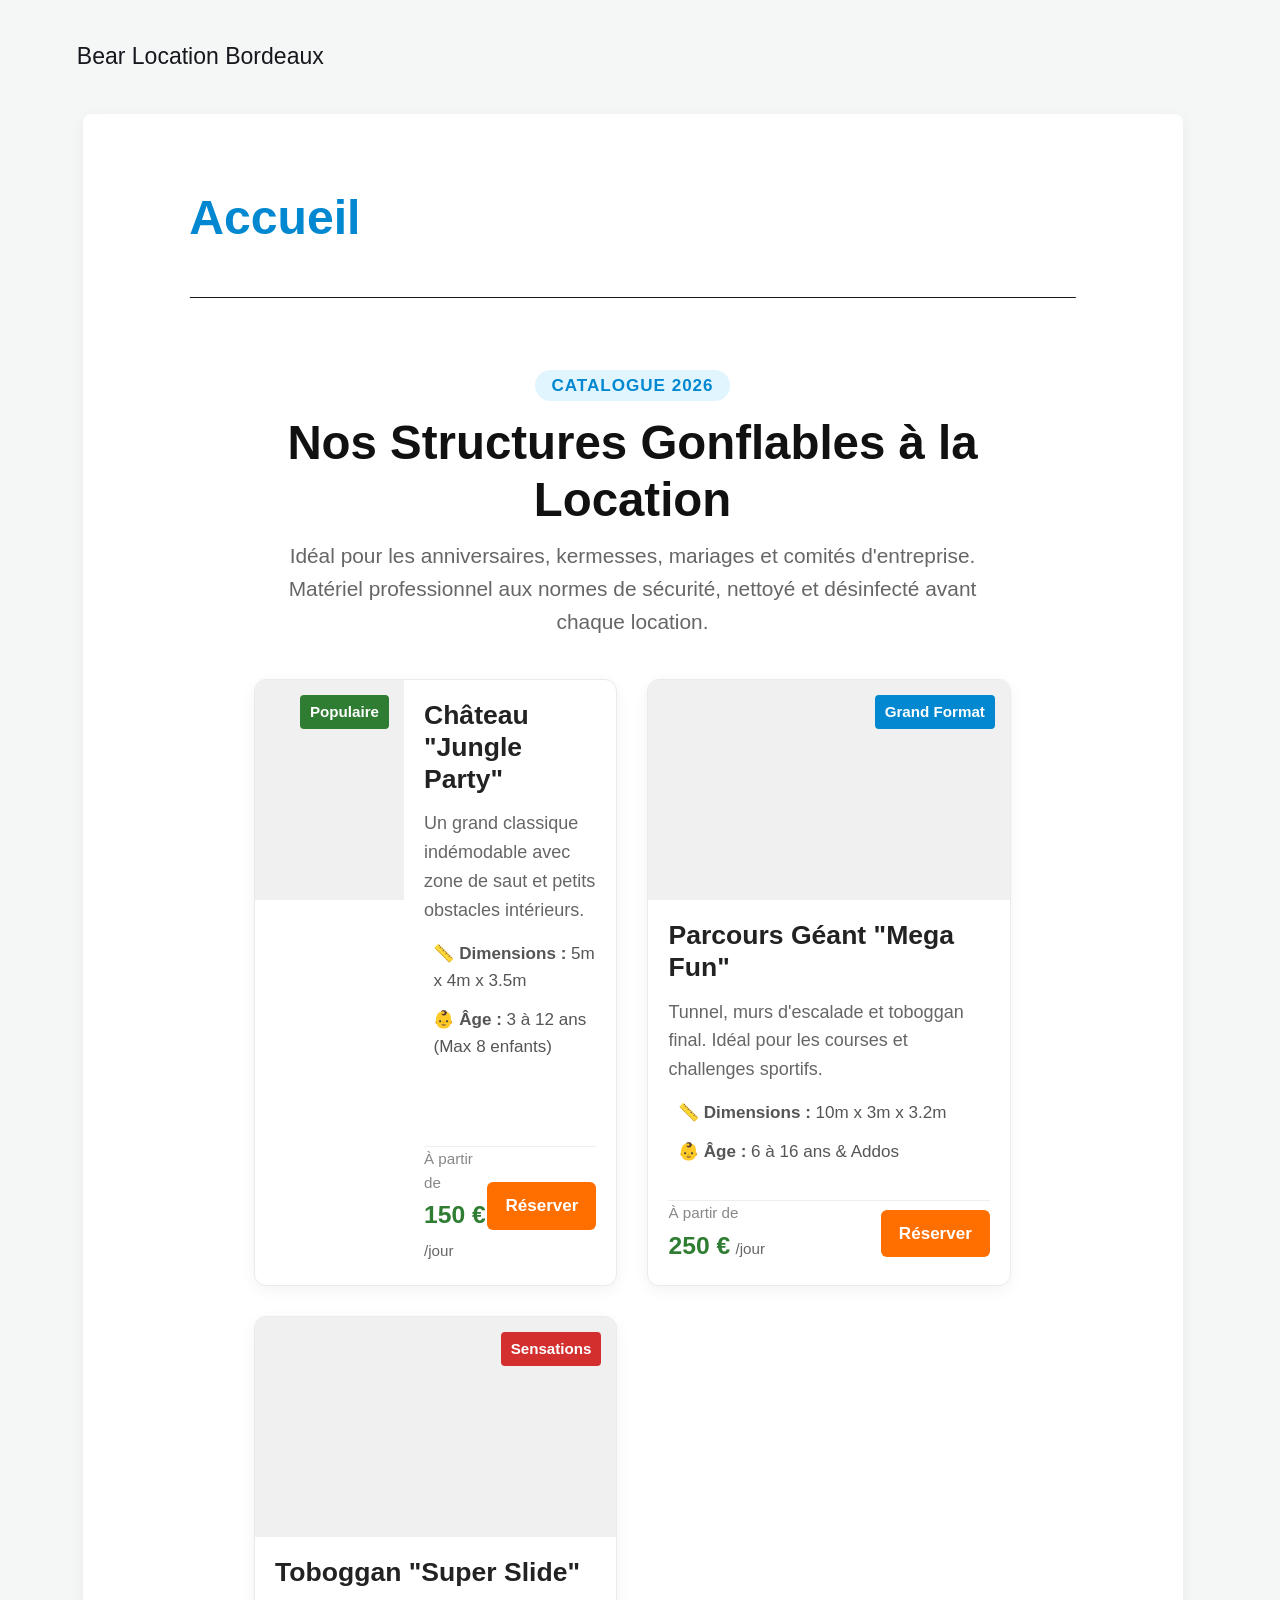
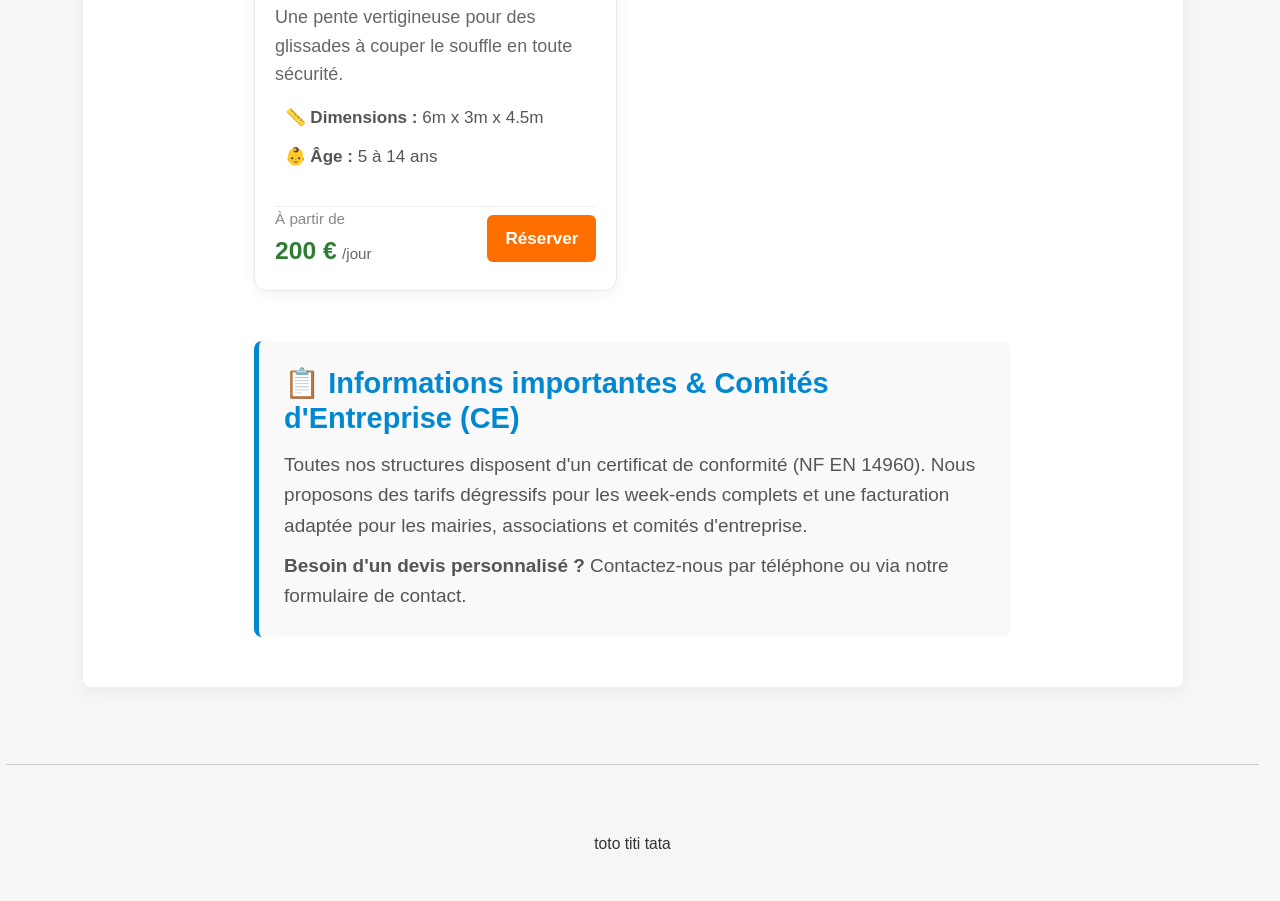
==== commit 2c7e9a61: "Updated from Publii" ====
--- a/index.html
+++ b/index.html
@@ -1,6 +1,6 @@
 <!DOCTYPE html><html lang="fr"><head><meta charset="utf-8"><meta http-equiv="X-UA-Compatible" content="IE=edge"><meta name="viewport" content="width=device-width,initial-scale=1"><title>Accueil - Bear Location Bordeaux</title><meta name="description" content="Catalogue 2026 Nos Structures Gonflables à la Location Idéal pour les anniversaires, kermesses, mariages et comités d&#x27;entreprise. Matériel professionnel aux normes de sécurité, nettoyé et désinfecté avant chaque location. Un grand classique indémodable avec zone de saut et petits obstacles intérieurs. Tunnel, murs d&#x27;escalade et&amp;hellip;"><meta name="generator" content="Publii Open-Source CMS for Static Site"><link rel="canonical" href="https://loic101085.github.io/testsiteweb/"><link rel="alternate" type="application/atom+xml" href="https://loic101085.github.io/testsiteweb/feed.xml" title="Bear Location Bordeaux - RSS"><link rel="alternate" type="application/json" href="https://loic101085.github.io/testsiteweb/feed.json" title="Bear Location Bordeaux - JSON"><meta property="og:title" content="Accueil"><meta property="og:site_name" content="Bear Location Bordeaux"><meta property="og:description" content="Catalogue 2026 Nos Structures Gonflables à la Location Idéal pour les anniversaires, kermesses, mariages et comités d&#x27;entreprise. Matériel professionnel aux normes de sécurité, nettoyé et désinfecté avant chaque location. Un grand classique indémodable avec zone de saut et petits obstacles intérieurs. Tunnel, murs d&#x27;escalade et&amp;hellip;"><meta property="og:url" content="https://loic101085.github.io/testsiteweb/"><meta property="og:type" content="article"><link rel="stylesheet" href="https://loic101085.github.io/testsiteweb/assets/css/style.css?v&#x3D;7f8f596d22c63b67e2393a4b2140c512"><script type="application/ld+json">{"@context":"http://schema.org","@type":"Article","mainEntityOfPage":{"@type":"WebPage","@id":"https://loic101085.github.io/testsiteweb/"},"headline":"Accueil","datePublished":"2026-09-23T12:33+02:00","dateModified":"2026-09-23T12:37+02:00","description":"Catalogue 2026 Nos Structures Gonflables à la Location Idéal pour les anniversaires, kermesses, mariages et comités d'entreprise. Matériel professionnel aux normes de sécurité, nettoyé et désinfecté avant chaque location. Un grand classique indémodable avec zone de saut et petits obstacles intérieurs. Tunnel, murs d'escalade et&hellip;","author":{"@type":"Person","name":"loic","url":"https://loic101085.github.io/testsiteweb/authors/loic/"},"publisher":{"@type":"Organization","name":"loic"}}</script><noscript><style>img[loading] {
                     opacity: 1;
-                }</style></noscript></head><body class="page-template"><header class="top js-header"><a class="logo" href="https://loic101085.github.io/testsiteweb/">Bear Location Bordeaux</a></header><main class="page"><article class="content"><div class="hero hero--noimage"><header class="hero__content"><div class="wrapper"><h1>Accueil</h1></div></header></div><div class="entry-wrapper content__entry"><div style="font-family: -apple-system, BlinkMacSystemFont, 'Segoe UI', Roboto, sans-serif; color: #333; max-width: 1200px; margin: 0 auto; padding: 20px;"><div style="text-align: center; margin-bottom: 40px;"><span style="background: #e1f5fe; color: #0288d1; padding: 6px 16px; border-radius: 20px; font-weight: bold; font-size: 0.9em; text-transform: uppercase; letter-spacing: 1px;">Catalogue 2026</span><h1 style="font-size: 2.5em; margin: 15px 0 10px; color: #111;">Nos Structures Gonflables à la Location</h1><p style="font-size: 1.1em; color: #666; max-width: 700px; margin: 0 auto;">Idéal pour les anniversaires, kermesses, mariages et comités d'entreprise. Matériel professionnel aux normes de sécurité, nettoyé et désinfecté avant chaque location.</p></div><div style="display: grid; grid-template-columns: repeat(auto-fit, minmax(320px, 1fr)); gap: 30px;"><div style="background: #ffffff; border: 1px solid #eaeaea; border-radius: 12px; overflow: hidden; box-shadow: 0 4px 15px rgba(0,0,0,0.05); display: flex; flexdirection: column;"><div style="background: #f0f0f0; height: 220px; overflow: hidden; position: relative;"><img loading="lazy" style="width: 100%; height: 100%; object-fit: cover;" src="URL_DE_TON_IMAGE_1.jpg" alt="Château Jungle" data-is-external-image="true"> <span style="position: absolute; top: 15px; right: 15px; background: #2e7d32; color: white; padding: 5px 10px; border-radius: 4px; font-size: 0.8em; font-weight: bold;">Populaire</span></div><div style="padding: 20px; flex: 1; display: flex; flex-direction: column; justify-content: space-between;"><div><h3 style="margin: 0 0 10px; font-size: 1.4em; color: #222;">Château "Jungle Party"</h3><p style="color: #666; font-size: 0.95em; margin-bottom: 15px;">Un grand classique indémodable avec zone de saut et petits obstacles intérieurs.</p><ul style="list-style: none; padding: 0; margin: 0 0 20px; font-size: 0.9em; color: #555;"><li style="margin-bottom: 6px;">📏 <strong>Dimensions :</strong> 5m x 4m x 3.5m</li><li style="margin-bottom: 6px;">👶 <strong>Âge :</strong> 3 à 12 ans (Max 8 enfants)</li></ul></div><div style="border-top: 1px solid #eee; pt: 15px; margin-top: 10px; display: flex; align-items: center; justify-content: space-between;"><div><span style="font-size: 0.8em; color: #888; display: block;">À partir de</span> <span style="font-size: 1.3em; font-weight: bold; color: #2e7d32;">150 €</span> <span style="font-size: 0.8em; color: #666;">/jour</span></div><a href="#contact" style="background: #ff6f00; color: white; padding: 10px 18px; border-radius: 6px; text-decoration: none; font-weight: bold; font-size: 0.9em;">Réserver</a></div></div></div><div style="background: #ffffff; border: 1px solid #eaeaea; border-radius: 12px; overflow: hidden; box-shadow: 0 4px 15px rgba(0,0,0,0.05); display: flex; flex-direction: column;"><div style="background: #f0f0f0; height: 220px; overflow: hidden; position: relative;"><img loading="lazy" style="width: 100%; height: 100%; object-fit: cover;" src="URL_DE_TON_IMAGE_2.jpg" alt="Parcours d'obstacles" data-is-external-image="true"> <span style="position: absolute; top: 15px; right: 15px; background: #0288d1; color: white; padding: 5px 10px; border-radius: 4px; font-size: 0.8em; font-weight: bold;">Grand Format</span></div><div style="padding: 20px; flex: 1; display: flex; flex-direction: column; justify-content: space-between;"><div><h3 style="margin: 0 0 10px; font-size: 1.4em; color: #222;">Parcours Géant "Mega Fun"</h3><p style="color: #666; font-size: 0.95em; margin-bottom: 15px;">Tunnel, murs d'escalade et toboggan final. Idéal pour les courses et challenges sportifs.</p><ul style="list-style: none; padding: 0; margin: 0 0 20px; font-size: 0.9em; color: #555;"><li style="margin-bottom: 6px;">📏 <strong>Dimensions :</strong> 10m x 3m x 3.2m</li><li style="margin-bottom: 6px;">👶 <strong>Âge :</strong> 6 à 16 ans &amp; Addos</li></ul></div><div style="border-top: 1px solid #eee; pt: 15px; margin-top: 10px; display: flex; align-items: center; justify-content: space-between;"><div><span style="font-size: 0.8em; color: #888; display: block;">À partir de</span> <span style="font-size: 1.3em; font-weight: bold; color: #2e7d32;">250 €</span> <span style="font-size: 0.8em; color: #666;">/jour</span></div><a href="#contact" style="background: #ff6f00; color: white; padding: 10px 18px; border-radius: 6px; text-decoration: none; font-weight: bold; font-size: 0.9em;">Réserver</a></div></div></div><div style="background: #ffffff; border: 1px solid #eaeaea; border-radius: 12px; overflow: hidden; box-shadow: 0 4px 15px rgba(0,0,0,0.05); display: flex; flex-direction: column;"><div style="background: #f0f0f0; height: 220px; overflow: hidden; position: relative;"><img loading="lazy" style="width: 100%; height: 100%; object-fit: cover;" src="URL_DE_TON_IMAGE_3.jpg" alt="Toboggan Gonflable" data-is-external-image="true"> <span style="position: absolute; top: 15px; right: 15px; background: #d32f2f; color: white; padding: 5px 10px; border-radius: 4px; font-size: 0.8em; font-weight: bold;">Sensations</span></div><div style="padding: 20px; flex: 1; display: flex; flex-direction: column; justify-content: space-between;"><div><h3 style="margin: 0 0 10px; font-size: 1.4em; color: #222;">Toboggan "Super Slide"</h3><p style="color: #666; font-size: 0.95em; margin-bottom: 15px;">Une pente vertigineuse pour des glissades à couper le souffle en toute sécurité.</p><ul style="list-style: none; padding: 0; margin: 0 0 20px; font-size: 0.9em; color: #555;"><li style="margin-bottom: 6px;">📏 <strong>Dimensions :</strong> 6m x 3m x 4.5m</li><li style="margin-bottom: 6px;">👶 <strong>Âge :</strong> 5 à 14 ans</li></ul></div><div style="border-top: 1px solid #eee; pt: 15px; margin-top: 10px; display: flex; align-items: center; justify-content: space-between;"><div><span style="font-size: 0.8em; color: #888; display: block;">À partir de</span> <span style="font-size: 1.3em; font-weight: bold; color: #2e7d32;">200 €</span> <span style="font-size: 0.8em; color: #666;">/jour</span></div><a href="#contact" style="background: #ff6f00; color: white; padding: 10px 18px; border-radius: 6px; text-decoration: none; font-weight: bold; font-size: 0.9em;">Réserver</a></div></div></div></div><div style="background: #f9f9f9; border-left: 5px solid #0288d1; padding: 25px; border-radius: 8px; margin-top: 50px;"><h3 style="margin-top: 0; color: #0288d1;">📋 Informations importantes &amp; Comités d'Entreprise (CE)</h3><p style="margin-bottom: 10px; color: #555;">Toutes nos structures disposent d'un certificat de conformité (NF EN 14960). Nous proposons des tarifs dégressifs pour les week-ends complets et une facturation adaptée pour les mairies, associations et comités d'entreprise.</p><p style="margin: 0; color: #555;"><strong>Besoin d'un devis personnalisé ?</strong> Contactez-nous par téléphone ou via notre formulaire de contact.</p></div></div></div></article></main><footer class="footer"><div class="wrapper"><div class="footer__copyright">Powered by Publii</div><button id="backToTop" class="footer__bttop" aria-label="Back to top" title="Back to top"><svg width="20" height="20"><use xlink:href="https://loic101085.github.io/testsiteweb/assets/svg/svg-map.svg#toparrow"/></svg></button></div></footer><script defer="defer" src="https://loic101085.github.io/testsiteweb/assets/js/scripts.min.js?v&#x3D;dafec4f87fead6718cb125f0b0fc8441"></script><script>window.publiiThemeMenuConfig={mobileMenuMode:'sidebar',animationSpeed:300,submenuWidth: 'auto',doubleClickTime:500,mobileMenuExpandableSubmenus:true,relatedContainerForOverlayMenuSelector:'.top'};</script><script>var images = document.querySelectorAll('img[loading]');
+                }</style></noscript></head><body class="page-template"><header class="top js-header"><a class="logo" href="https://loic101085.github.io/testsiteweb/">Bear Location Bordeaux</a></header><main class="page"><article class="content"><div class="hero hero--noimage"><header class="hero__content"><div class="wrapper"><h1>Accueil</h1></div></header></div><div class="entry-wrapper content__entry"><div style="font-family: -apple-system, BlinkMacSystemFont, 'Segoe UI', Roboto, sans-serif; color: #333; max-width: 1200px; margin: 0 auto; padding: 20px;"><div style="text-align: center; margin-bottom: 40px;"><span style="background: #e1f5fe; color: #0288d1; padding: 6px 16px; border-radius: 20px; font-weight: bold; font-size: 0.9em; text-transform: uppercase; letter-spacing: 1px;">Catalogue 2026</span><h1 style="font-size: 2.5em; margin: 15px 0 10px; color: #111;">Nos Structures Gonflables à la Location</h1><p style="font-size: 1.1em; color: #666; max-width: 700px; margin: 0 auto;">Idéal pour les anniversaires, kermesses, mariages et comités d'entreprise. Matériel professionnel aux normes de sécurité, nettoyé et désinfecté avant chaque location.</p></div><div style="display: grid; grid-template-columns: repeat(auto-fit, minmax(320px, 1fr)); gap: 30px;"><div style="background: #ffffff; border: 1px solid #eaeaea; border-radius: 12px; overflow: hidden; box-shadow: 0 4px 15px rgba(0,0,0,0.05); display: flex; flexdirection: column;"><div style="background: #f0f0f0; height: 220px; overflow: hidden; position: relative;"><img loading="lazy" style="width: 100%; height: 100%; object-fit: cover;" src="URL_DE_TON_IMAGE_1.jpg" alt="Château Jungle" data-is-external-image="true"> <span style="position: absolute; top: 15px; right: 15px; background: #2e7d32; color: white; padding: 5px 10px; border-radius: 4px; font-size: 0.8em; font-weight: bold;">Populaire</span></div><div style="padding: 20px; flex: 1; display: flex; flex-direction: column; justify-content: space-between;"><div><h3 style="margin: 0 0 10px; font-size: 1.4em; color: #222;">Château "Jungle Party"</h3><p style="color: #666; font-size: 0.95em; margin-bottom: 15px;">Un grand classique indémodable avec zone de saut et petits obstacles intérieurs.</p><ul style="list-style: none; padding: 0; margin: 0 0 20px; font-size: 0.9em; color: #555;"><li style="margin-bottom: 6px;">📏 <strong>Dimensions :</strong> 5m x 4m x 3.5m</li><li style="margin-bottom: 6px;">👶 <strong>Âge :</strong> 3 à 12 ans (Max 8 enfants)</li></ul></div><div style="border-top: 1px solid #eee; pt: 15px; margin-top: 10px; display: flex; align-items: center; justify-content: space-between;"><div><span style="font-size: 0.8em; color: #888; display: block;">À partir de</span> <span style="font-size: 1.3em; font-weight: bold; color: #2e7d32;">150 €</span> <span style="font-size: 0.8em; color: #666;">/jour</span></div><a href="#contact" style="background: #ff6f00; color: white; padding: 10px 18px; border-radius: 6px; text-decoration: none; font-weight: bold; font-size: 0.9em;">Réserver</a></div></div></div><div style="background: #ffffff; border: 1px solid #eaeaea; border-radius: 12px; overflow: hidden; box-shadow: 0 4px 15px rgba(0,0,0,0.05); display: flex; flex-direction: column;"><div style="background: #f0f0f0; height: 220px; overflow: hidden; position: relative;"><img loading="lazy" style="width: 100%; height: 100%; object-fit: cover;" src="URL_DE_TON_IMAGE_2.jpg" alt="Parcours d'obstacles" data-is-external-image="true"> <span style="position: absolute; top: 15px; right: 15px; background: #0288d1; color: white; padding: 5px 10px; border-radius: 4px; font-size: 0.8em; font-weight: bold;">Grand Format</span></div><div style="padding: 20px; flex: 1; display: flex; flex-direction: column; justify-content: space-between;"><div><h3 style="margin: 0 0 10px; font-size: 1.4em; color: #222;">Parcours Géant "Mega Fun"</h3><p style="color: #666; font-size: 0.95em; margin-bottom: 15px;">Tunnel, murs d'escalade et toboggan final. Idéal pour les courses et challenges sportifs.</p><ul style="list-style: none; padding: 0; margin: 0 0 20px; font-size: 0.9em; color: #555;"><li style="margin-bottom: 6px;">📏 <strong>Dimensions :</strong> 10m x 3m x 3.2m</li><li style="margin-bottom: 6px;">👶 <strong>Âge :</strong> 6 à 16 ans &amp; Addos</li></ul></div><div style="border-top: 1px solid #eee; pt: 15px; margin-top: 10px; display: flex; align-items: center; justify-content: space-between;"><div><span style="font-size: 0.8em; color: #888; display: block;">À partir de</span> <span style="font-size: 1.3em; font-weight: bold; color: #2e7d32;">250 €</span> <span style="font-size: 0.8em; color: #666;">/jour</span></div><a href="#contact" style="background: #ff6f00; color: white; padding: 10px 18px; border-radius: 6px; text-decoration: none; font-weight: bold; font-size: 0.9em;">Réserver</a></div></div></div><div style="background: #ffffff; border: 1px solid #eaeaea; border-radius: 12px; overflow: hidden; box-shadow: 0 4px 15px rgba(0,0,0,0.05); display: flex; flex-direction: column;"><div style="background: #f0f0f0; height: 220px; overflow: hidden; position: relative;"><img loading="lazy" style="width: 100%; height: 100%; object-fit: cover;" src="URL_DE_TON_IMAGE_3.jpg" alt="Toboggan Gonflable" data-is-external-image="true"> <span style="position: absolute; top: 15px; right: 15px; background: #d32f2f; color: white; padding: 5px 10px; border-radius: 4px; font-size: 0.8em; font-weight: bold;">Sensations</span></div><div style="padding: 20px; flex: 1; display: flex; flex-direction: column; justify-content: space-between;"><div><h3 style="margin: 0 0 10px; font-size: 1.4em; color: #222;">Toboggan "Super Slide"</h3><p style="color: #666; font-size: 0.95em; margin-bottom: 15px;">Une pente vertigineuse pour des glissades à couper le souffle en toute sécurité.</p><ul style="list-style: none; padding: 0; margin: 0 0 20px; font-size: 0.9em; color: #555;"><li style="margin-bottom: 6px;">📏 <strong>Dimensions :</strong> 6m x 3m x 4.5m</li><li style="margin-bottom: 6px;">👶 <strong>Âge :</strong> 5 à 14 ans</li></ul></div><div style="border-top: 1px solid #eee; pt: 15px; margin-top: 10px; display: flex; align-items: center; justify-content: space-between;"><div><span style="font-size: 0.8em; color: #888; display: block;">À partir de</span> <span style="font-size: 1.3em; font-weight: bold; color: #2e7d32;">200 €</span> <span style="font-size: 0.8em; color: #666;">/jour</span></div><a href="#contact" style="background: #ff6f00; color: white; padding: 10px 18px; border-radius: 6px; text-decoration: none; font-weight: bold; font-size: 0.9em;">Réserver</a></div></div></div></div><div style="background: #f9f9f9; border-left: 5px solid #0288d1; padding: 25px; border-radius: 8px; margin-top: 50px;"><h3 style="margin-top: 0; color: #0288d1;">📋 Informations importantes &amp; Comités d'Entreprise (CE)</h3><p style="margin-bottom: 10px; color: #555;">Toutes nos structures disposent d'un certificat de conformité (NF EN 14960). Nous proposons des tarifs dégressifs pour les week-ends complets et une facturation adaptée pour les mairies, associations et comités d'entreprise.</p><p style="margin: 0; color: #555;"><strong>Besoin d'un devis personnalisé ?</strong> Contactez-nous par téléphone ou via notre formulaire de contact.</p></div></div></div></article></main><footer class="footer"><div class="wrapper"><div class="footer__copyright"><p>toto titi tata</p></div><button id="backToTop" class="footer__bttop" aria-label="Back to top" title="Back to top"><svg width="20" height="20"><use xlink:href="https://loic101085.github.io/testsiteweb/assets/svg/svg-map.svg#toparrow"/></svg></button></div></footer><script defer="defer" src="https://loic101085.github.io/testsiteweb/assets/js/scripts.min.js?v&#x3D;dafec4f87fead6718cb125f0b0fc8441"></script><script>window.publiiThemeMenuConfig={mobileMenuMode:'sidebar',animationSpeed:300,submenuWidth: 'auto',doubleClickTime:500,mobileMenuExpandableSubmenus:true,relatedContainerForOverlayMenuSelector:'.top'};</script><script>var images = document.querySelectorAll('img[loading]');
         for (var i = 0; i < images.length; i++) {
             if (images[i].complete) {
                 images[i].classList.add('is-loaded');
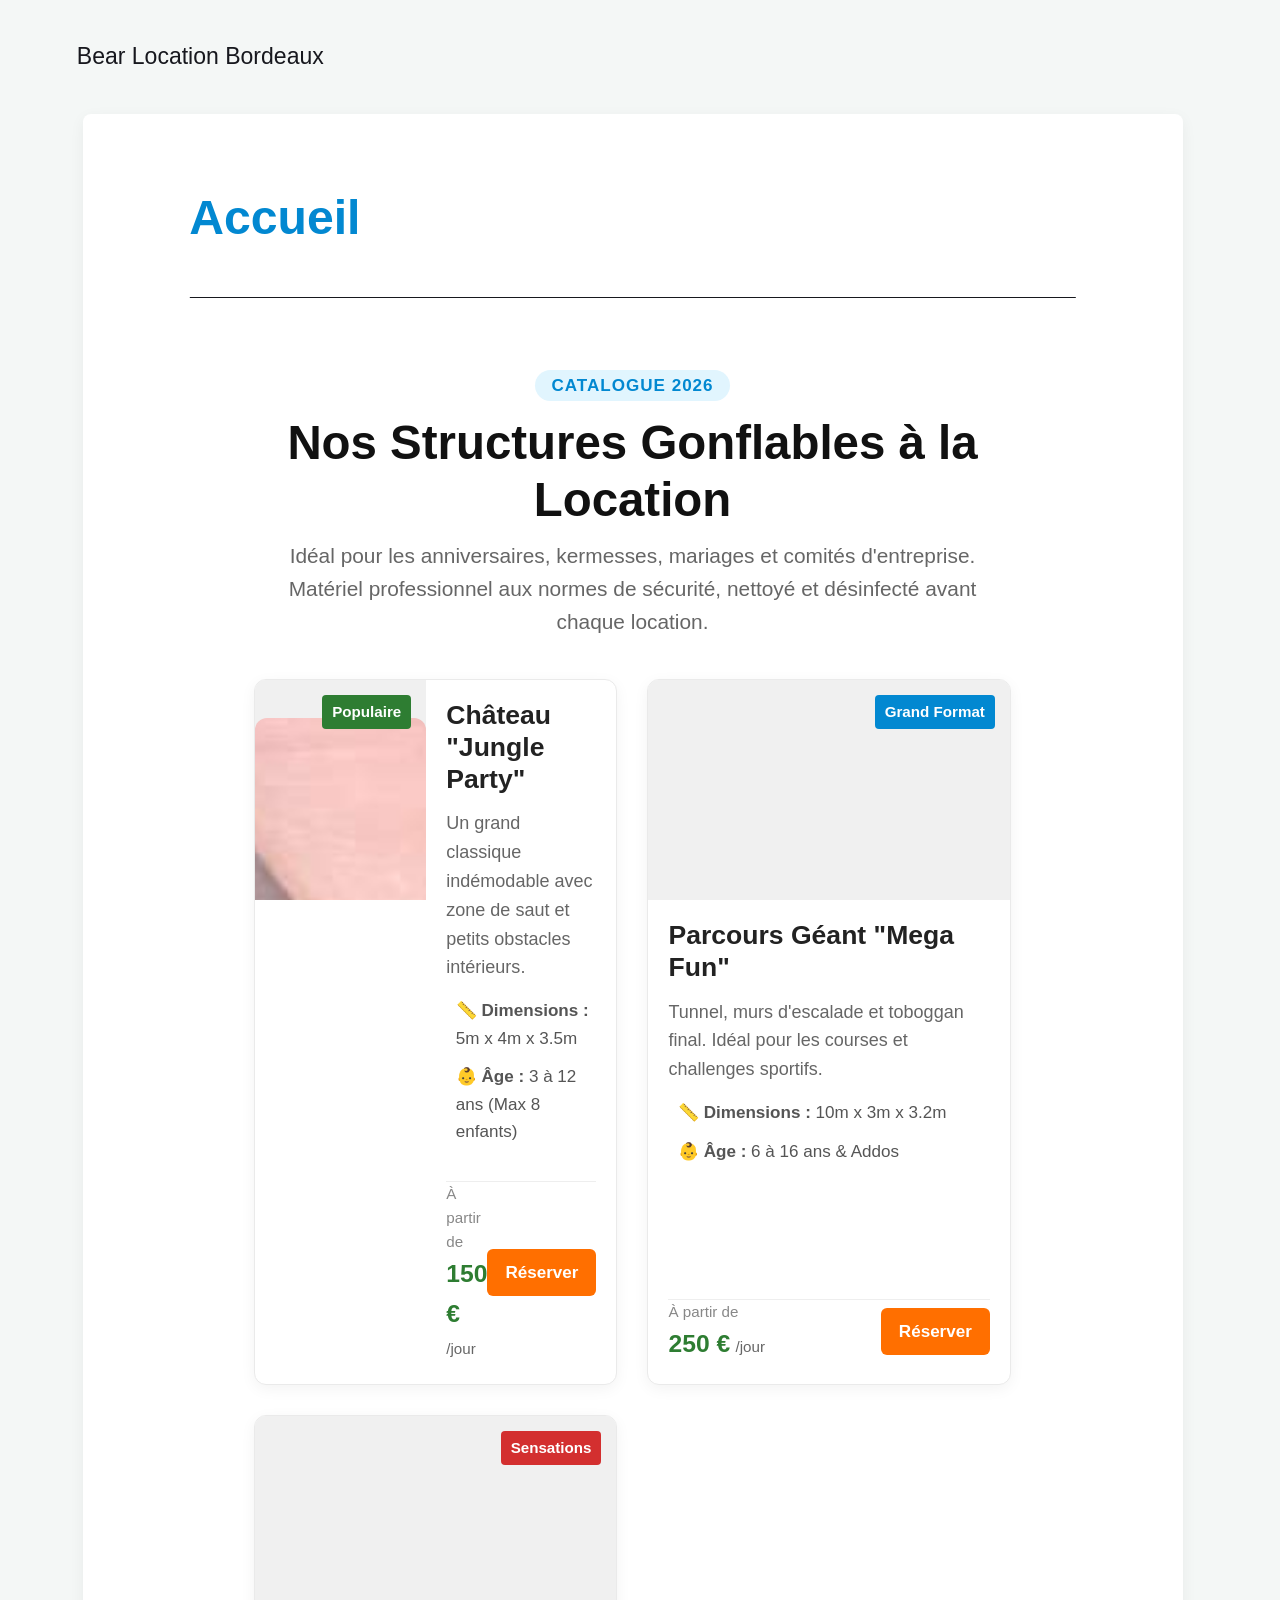
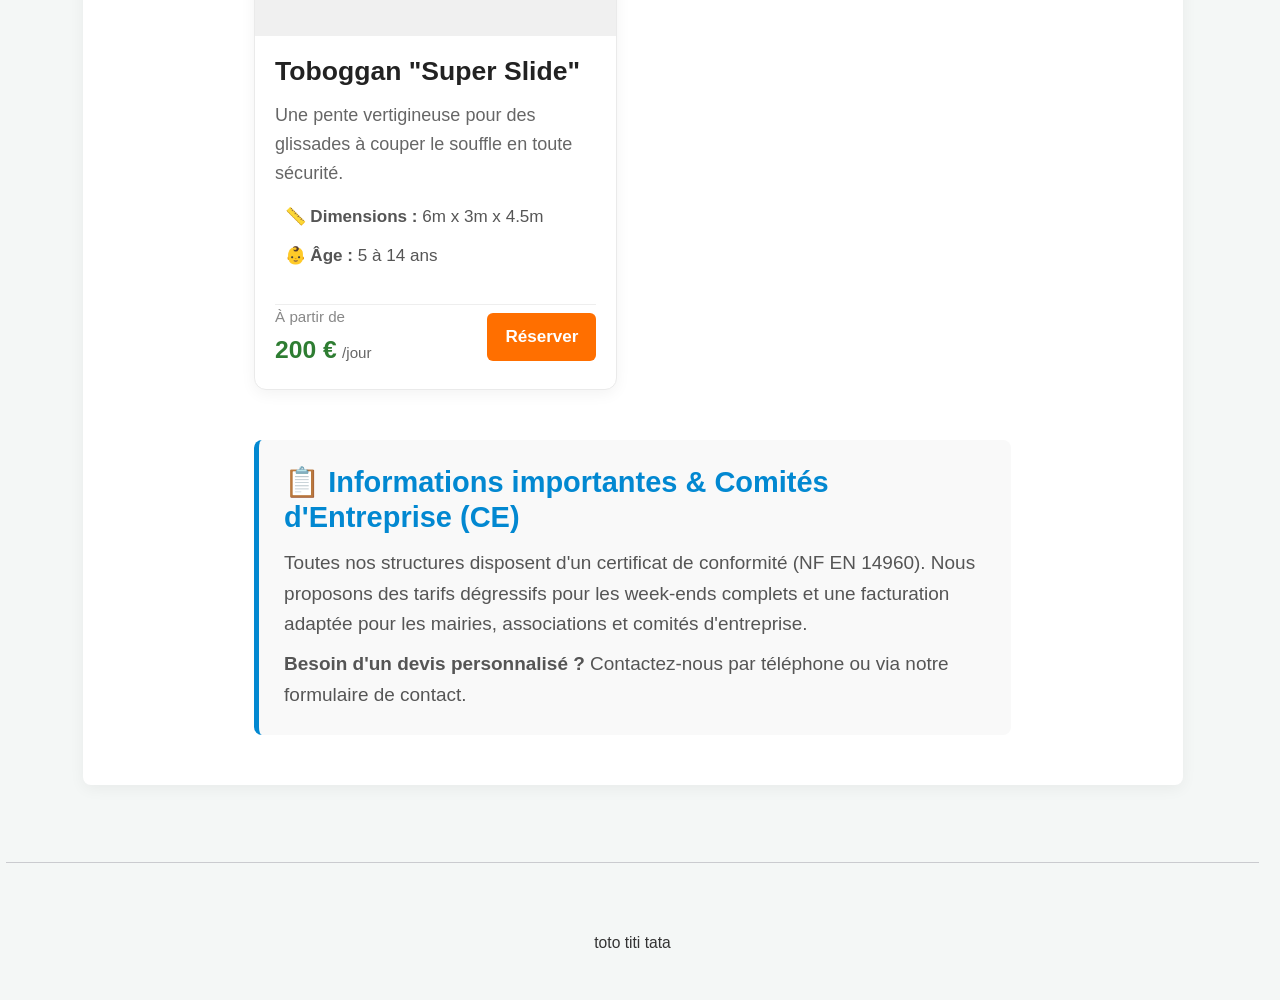
==== commit 4ed2ec2b: "Updated from Publii" ====
--- a/index.html
+++ b/index.html
@@ -1,6 +1,6 @@
-<!DOCTYPE html><html lang="fr"><head><meta charset="utf-8"><meta http-equiv="X-UA-Compatible" content="IE=edge"><meta name="viewport" content="width=device-width,initial-scale=1"><title>Accueil - Bear Location Bordeaux</title><meta name="description" content="Catalogue 2026 Nos Structures Gonflables à la Location Idéal pour les anniversaires, kermesses, mariages et comités d&#x27;entreprise. Matériel professionnel aux normes de sécurité, nettoyé et désinfecté avant chaque location. Un grand classique indémodable avec zone de saut et petits obstacles intérieurs. Tunnel, murs d&#x27;escalade et&amp;hellip;"><meta name="generator" content="Publii Open-Source CMS for Static Site"><link rel="canonical" href="https://loic101085.github.io/testsiteweb/"><link rel="alternate" type="application/atom+xml" href="https://loic101085.github.io/testsiteweb/feed.xml" title="Bear Location Bordeaux - RSS"><link rel="alternate" type="application/json" href="https://loic101085.github.io/testsiteweb/feed.json" title="Bear Location Bordeaux - JSON"><meta property="og:title" content="Accueil"><meta property="og:site_name" content="Bear Location Bordeaux"><meta property="og:description" content="Catalogue 2026 Nos Structures Gonflables à la Location Idéal pour les anniversaires, kermesses, mariages et comités d&#x27;entreprise. Matériel professionnel aux normes de sécurité, nettoyé et désinfecté avant chaque location. Un grand classique indémodable avec zone de saut et petits obstacles intérieurs. Tunnel, murs d&#x27;escalade et&amp;hellip;"><meta property="og:url" content="https://loic101085.github.io/testsiteweb/"><meta property="og:type" content="article"><link rel="stylesheet" href="https://loic101085.github.io/testsiteweb/assets/css/style.css?v&#x3D;7f8f596d22c63b67e2393a4b2140c512"><script type="application/ld+json">{"@context":"http://schema.org","@type":"Article","mainEntityOfPage":{"@type":"WebPage","@id":"https://loic101085.github.io/testsiteweb/"},"headline":"Accueil","datePublished":"2026-09-23T12:33+02:00","dateModified":"2026-09-23T12:37+02:00","description":"Catalogue 2026 Nos Structures Gonflables à la Location Idéal pour les anniversaires, kermesses, mariages et comités d'entreprise. Matériel professionnel aux normes de sécurité, nettoyé et désinfecté avant chaque location. Un grand classique indémodable avec zone de saut et petits obstacles intérieurs. Tunnel, murs d'escalade et&hellip;","author":{"@type":"Person","name":"loic","url":"https://loic101085.github.io/testsiteweb/authors/loic/"},"publisher":{"@type":"Organization","name":"loic"}}</script><noscript><style>img[loading] {
+<!DOCTYPE html><html lang="fr"><head><meta charset="utf-8"><meta http-equiv="X-UA-Compatible" content="IE=edge"><meta name="viewport" content="width=device-width,initial-scale=1"><title>Accueil - Bear Location Bordeaux</title><meta name="description" content="Catalogue 2026 Nos Structures Gonflables à la Location Idéal pour les anniversaires, kermesses, mariages et comités d&#x27;entreprise. Matériel professionnel aux normes de sécurité, nettoyé et désinfecté avant chaque location. Un grand classique indémodable avec zone de saut et petits obstacles intérieurs. Tunnel, murs d&#x27;escalade et&amp;hellip;"><meta name="generator" content="Publii Open-Source CMS for Static Site"><link rel="canonical" href="https://loic101085.github.io/testsiteweb/"><link rel="alternate" type="application/atom+xml" href="https://loic101085.github.io/testsiteweb/feed.xml" title="Bear Location Bordeaux - RSS"><link rel="alternate" type="application/json" href="https://loic101085.github.io/testsiteweb/feed.json" title="Bear Location Bordeaux - JSON"><meta property="og:title" content="Accueil"><meta property="og:site_name" content="Bear Location Bordeaux"><meta property="og:description" content="Catalogue 2026 Nos Structures Gonflables à la Location Idéal pour les anniversaires, kermesses, mariages et comités d&#x27;entreprise. Matériel professionnel aux normes de sécurité, nettoyé et désinfecté avant chaque location. Un grand classique indémodable avec zone de saut et petits obstacles intérieurs. Tunnel, murs d&#x27;escalade et&amp;hellip;"><meta property="og:url" content="https://loic101085.github.io/testsiteweb/"><meta property="og:type" content="article"><link rel="stylesheet" href="https://loic101085.github.io/testsiteweb/assets/css/style.css?v&#x3D;7f8f596d22c63b67e2393a4b2140c512"><script type="application/ld+json">{"@context":"http://schema.org","@type":"Article","mainEntityOfPage":{"@type":"WebPage","@id":"https://loic101085.github.io/testsiteweb/"},"headline":"Accueil","datePublished":"2026-09-23T12:33+02:00","dateModified":"2026-09-24T12:40+02:00","description":"Catalogue 2026 Nos Structures Gonflables à la Location Idéal pour les anniversaires, kermesses, mariages et comités d'entreprise. Matériel professionnel aux normes de sécurité, nettoyé et désinfecté avant chaque location. Un grand classique indémodable avec zone de saut et petits obstacles intérieurs. Tunnel, murs d'escalade et&hellip;","author":{"@type":"Person","name":"loic","url":"https://loic101085.github.io/testsiteweb/authors/loic/"},"publisher":{"@type":"Organization","name":"loic"}}</script><noscript><style>img[loading] {
                     opacity: 1;
-                }</style></noscript></head><body class="page-template"><header class="top js-header"><a class="logo" href="https://loic101085.github.io/testsiteweb/">Bear Location Bordeaux</a></header><main class="page"><article class="content"><div class="hero hero--noimage"><header class="hero__content"><div class="wrapper"><h1>Accueil</h1></div></header></div><div class="entry-wrapper content__entry"><div style="font-family: -apple-system, BlinkMacSystemFont, 'Segoe UI', Roboto, sans-serif; color: #333; max-width: 1200px; margin: 0 auto; padding: 20px;"><div style="text-align: center; margin-bottom: 40px;"><span style="background: #e1f5fe; color: #0288d1; padding: 6px 16px; border-radius: 20px; font-weight: bold; font-size: 0.9em; text-transform: uppercase; letter-spacing: 1px;">Catalogue 2026</span><h1 style="font-size: 2.5em; margin: 15px 0 10px; color: #111;">Nos Structures Gonflables à la Location</h1><p style="font-size: 1.1em; color: #666; max-width: 700px; margin: 0 auto;">Idéal pour les anniversaires, kermesses, mariages et comités d'entreprise. Matériel professionnel aux normes de sécurité, nettoyé et désinfecté avant chaque location.</p></div><div style="display: grid; grid-template-columns: repeat(auto-fit, minmax(320px, 1fr)); gap: 30px;"><div style="background: #ffffff; border: 1px solid #eaeaea; border-radius: 12px; overflow: hidden; box-shadow: 0 4px 15px rgba(0,0,0,0.05); display: flex; flexdirection: column;"><div style="background: #f0f0f0; height: 220px; overflow: hidden; position: relative;"><img loading="lazy" style="width: 100%; height: 100%; object-fit: cover;" src="URL_DE_TON_IMAGE_1.jpg" alt="Château Jungle" data-is-external-image="true"> <span style="position: absolute; top: 15px; right: 15px; background: #2e7d32; color: white; padding: 5px 10px; border-radius: 4px; font-size: 0.8em; font-weight: bold;">Populaire</span></div><div style="padding: 20px; flex: 1; display: flex; flex-direction: column; justify-content: space-between;"><div><h3 style="margin: 0 0 10px; font-size: 1.4em; color: #222;">Château "Jungle Party"</h3><p style="color: #666; font-size: 0.95em; margin-bottom: 15px;">Un grand classique indémodable avec zone de saut et petits obstacles intérieurs.</p><ul style="list-style: none; padding: 0; margin: 0 0 20px; font-size: 0.9em; color: #555;"><li style="margin-bottom: 6px;">📏 <strong>Dimensions :</strong> 5m x 4m x 3.5m</li><li style="margin-bottom: 6px;">👶 <strong>Âge :</strong> 3 à 12 ans (Max 8 enfants)</li></ul></div><div style="border-top: 1px solid #eee; pt: 15px; margin-top: 10px; display: flex; align-items: center; justify-content: space-between;"><div><span style="font-size: 0.8em; color: #888; display: block;">À partir de</span> <span style="font-size: 1.3em; font-weight: bold; color: #2e7d32;">150 €</span> <span style="font-size: 0.8em; color: #666;">/jour</span></div><a href="#contact" style="background: #ff6f00; color: white; padding: 10px 18px; border-radius: 6px; text-decoration: none; font-weight: bold; font-size: 0.9em;">Réserver</a></div></div></div><div style="background: #ffffff; border: 1px solid #eaeaea; border-radius: 12px; overflow: hidden; box-shadow: 0 4px 15px rgba(0,0,0,0.05); display: flex; flex-direction: column;"><div style="background: #f0f0f0; height: 220px; overflow: hidden; position: relative;"><img loading="lazy" style="width: 100%; height: 100%; object-fit: cover;" src="URL_DE_TON_IMAGE_2.jpg" alt="Parcours d'obstacles" data-is-external-image="true"> <span style="position: absolute; top: 15px; right: 15px; background: #0288d1; color: white; padding: 5px 10px; border-radius: 4px; font-size: 0.8em; font-weight: bold;">Grand Format</span></div><div style="padding: 20px; flex: 1; display: flex; flex-direction: column; justify-content: space-between;"><div><h3 style="margin: 0 0 10px; font-size: 1.4em; color: #222;">Parcours Géant "Mega Fun"</h3><p style="color: #666; font-size: 0.95em; margin-bottom: 15px;">Tunnel, murs d'escalade et toboggan final. Idéal pour les courses et challenges sportifs.</p><ul style="list-style: none; padding: 0; margin: 0 0 20px; font-size: 0.9em; color: #555;"><li style="margin-bottom: 6px;">📏 <strong>Dimensions :</strong> 10m x 3m x 3.2m</li><li style="margin-bottom: 6px;">👶 <strong>Âge :</strong> 6 à 16 ans &amp; Addos</li></ul></div><div style="border-top: 1px solid #eee; pt: 15px; margin-top: 10px; display: flex; align-items: center; justify-content: space-between;"><div><span style="font-size: 0.8em; color: #888; display: block;">À partir de</span> <span style="font-size: 1.3em; font-weight: bold; color: #2e7d32;">250 €</span> <span style="font-size: 0.8em; color: #666;">/jour</span></div><a href="#contact" style="background: #ff6f00; color: white; padding: 10px 18px; border-radius: 6px; text-decoration: none; font-weight: bold; font-size: 0.9em;">Réserver</a></div></div></div><div style="background: #ffffff; border: 1px solid #eaeaea; border-radius: 12px; overflow: hidden; box-shadow: 0 4px 15px rgba(0,0,0,0.05); display: flex; flex-direction: column;"><div style="background: #f0f0f0; height: 220px; overflow: hidden; position: relative;"><img loading="lazy" style="width: 100%; height: 100%; object-fit: cover;" src="URL_DE_TON_IMAGE_3.jpg" alt="Toboggan Gonflable" data-is-external-image="true"> <span style="position: absolute; top: 15px; right: 15px; background: #d32f2f; color: white; padding: 5px 10px; border-radius: 4px; font-size: 0.8em; font-weight: bold;">Sensations</span></div><div style="padding: 20px; flex: 1; display: flex; flex-direction: column; justify-content: space-between;"><div><h3 style="margin: 0 0 10px; font-size: 1.4em; color: #222;">Toboggan "Super Slide"</h3><p style="color: #666; font-size: 0.95em; margin-bottom: 15px;">Une pente vertigineuse pour des glissades à couper le souffle en toute sécurité.</p><ul style="list-style: none; padding: 0; margin: 0 0 20px; font-size: 0.9em; color: #555;"><li style="margin-bottom: 6px;">📏 <strong>Dimensions :</strong> 6m x 3m x 4.5m</li><li style="margin-bottom: 6px;">👶 <strong>Âge :</strong> 5 à 14 ans</li></ul></div><div style="border-top: 1px solid #eee; pt: 15px; margin-top: 10px; display: flex; align-items: center; justify-content: space-between;"><div><span style="font-size: 0.8em; color: #888; display: block;">À partir de</span> <span style="font-size: 1.3em; font-weight: bold; color: #2e7d32;">200 €</span> <span style="font-size: 0.8em; color: #666;">/jour</span></div><a href="#contact" style="background: #ff6f00; color: white; padding: 10px 18px; border-radius: 6px; text-decoration: none; font-weight: bold; font-size: 0.9em;">Réserver</a></div></div></div></div><div style="background: #f9f9f9; border-left: 5px solid #0288d1; padding: 25px; border-radius: 8px; margin-top: 50px;"><h3 style="margin-top: 0; color: #0288d1;">📋 Informations importantes &amp; Comités d'Entreprise (CE)</h3><p style="margin-bottom: 10px; color: #555;">Toutes nos structures disposent d'un certificat de conformité (NF EN 14960). Nous proposons des tarifs dégressifs pour les week-ends complets et une facturation adaptée pour les mairies, associations et comités d'entreprise.</p><p style="margin: 0; color: #555;"><strong>Besoin d'un devis personnalisé ?</strong> Contactez-nous par téléphone ou via notre formulaire de contact.</p></div></div></div></article></main><footer class="footer"><div class="wrapper"><div class="footer__copyright"><p>toto titi tata</p></div><button id="backToTop" class="footer__bttop" aria-label="Back to top" title="Back to top"><svg width="20" height="20"><use xlink:href="https://loic101085.github.io/testsiteweb/assets/svg/svg-map.svg#toparrow"/></svg></button></div></footer><script defer="defer" src="https://loic101085.github.io/testsiteweb/assets/js/scripts.min.js?v&#x3D;dafec4f87fead6718cb125f0b0fc8441"></script><script>window.publiiThemeMenuConfig={mobileMenuMode:'sidebar',animationSpeed:300,submenuWidth: 'auto',doubleClickTime:500,mobileMenuExpandableSubmenus:true,relatedContainerForOverlayMenuSelector:'.top'};</script><script>var images = document.querySelectorAll('img[loading]');
+                }</style></noscript></head><body class="page-template"><header class="top js-header"><a class="logo" href="https://loic101085.github.io/testsiteweb/">Bear Location Bordeaux</a></header><main class="page"><article class="content"><div class="hero hero--noimage"><header class="hero__content"><div class="wrapper"><h1>Accueil</h1></div></header></div><div class="entry-wrapper content__entry"><div style="font-family: -apple-system, BlinkMacSystemFont, 'Segoe UI', Roboto, sans-serif; color: #333; max-width: 1200px; margin: 0 auto; padding: 20px;"><div style="text-align: center; margin-bottom: 40px;"><span style="background: #e1f5fe; color: #0288d1; padding: 6px 16px; border-radius: 20px; font-weight: bold; font-size: 0.9em; text-transform: uppercase; letter-spacing: 1px;">Catalogue 2026</span><h1 style="font-size: 2.5em; margin: 15px 0 10px; color: #111;">Nos Structures Gonflables à la Location</h1><p style="font-size: 1.1em; color: #666; max-width: 700px; margin: 0 auto;">Idéal pour les anniversaires, kermesses, mariages et comités d'entreprise. Matériel professionnel aux normes de sécurité, nettoyé et désinfecté avant chaque location.</p></div><div style="display: grid; grid-template-columns: repeat(auto-fit, minmax(320px, 1fr)); gap: 30px;"><div style="background: #ffffff; border: 1px solid #eaeaea; border-radius: 12px; overflow: hidden; box-shadow: 0 4px 15px rgba(0,0,0,0.05); display: flex; flexdirection: column;"><div style="background: #f0f0f0; height: 220px; overflow: hidden; position: relative;"><figure class="post__image"><img loading="lazy" style="width: 3840px; height: 2160px; object-fit: cover;" src="https://loic101085.github.io/testsiteweb/media/posts/3/PXL_20260921_095233516.MACRO_FOCUS.jpg" alt="" sizes="(max-width: 1920px) 100vw, 1920px" srcset="https://loic101085.github.io/testsiteweb/media/posts/3/responsive/PXL_20260921_095233516.MACRO_FOCUS-xs.jpg 640w, https://loic101085.github.io/testsiteweb/media/posts/3/responsive/PXL_20260921_095233516.MACRO_FOCUS-sm.jpg 768w, https://loic101085.github.io/testsiteweb/media/posts/3/responsive/PXL_20260921_095233516.MACRO_FOCUS-md.jpg 1024w, https://loic101085.github.io/testsiteweb/media/posts/3/responsive/PXL_20260921_095233516.MACRO_FOCUS-lg.jpg 1366w, https://loic101085.github.io/testsiteweb/media/posts/3/responsive/PXL_20260921_095233516.MACRO_FOCUS-xl.jpg 1600w, https://loic101085.github.io/testsiteweb/media/posts/3/responsive/PXL_20260921_095233516.MACRO_FOCUS-2xl.jpg 1920w"></figure><span style="position: absolute; top: 15px; right: 15px; background: #2e7d32; color: white; padding: 5px 10px; border-radius: 4px; font-size: 0.8em; font-weight: bold;">Populaire</span></div><div style="padding: 20px; flex: 1; display: flex; flex-direction: column; justify-content: space-between;"><div><h3 style="margin: 0 0 10px; font-size: 1.4em; color: #222;">Château "Jungle Party"</h3><p style="color: #666; font-size: 0.95em; margin-bottom: 15px;">Un grand classique indémodable avec zone de saut et petits obstacles intérieurs.</p><ul style="list-style: none; padding: 0; margin: 0 0 20px; font-size: 0.9em; color: #555;"><li style="margin-bottom: 6px;">📏 <strong>Dimensions :</strong> 5m x 4m x 3.5m</li><li style="margin-bottom: 6px;">👶 <strong>Âge :</strong> 3 à 12 ans (Max 8 enfants)</li></ul></div><div style="border-top: 1px solid #eee; pt: 15px; margin-top: 10px; display: flex; align-items: center; justify-content: space-between;"><div><span style="font-size: 0.8em; color: #888; display: block;">À partir de</span> <span style="font-size: 1.3em; font-weight: bold; color: #2e7d32;">150 €</span> <span style="font-size: 0.8em; color: #666;">/jour</span></div><a href="#contact" style="background: #ff6f00; color: white; padding: 10px 18px; border-radius: 6px; text-decoration: none; font-weight: bold; font-size: 0.9em;">Réserver</a></div></div></div><div style="background: #ffffff; border: 1px solid #eaeaea; border-radius: 12px; overflow: hidden; box-shadow: 0 4px 15px rgba(0,0,0,0.05); display: flex; flex-direction: column;"><div style="background: #f0f0f0; height: 220px; overflow: hidden; position: relative;"><img loading="lazy" style="width: 100%; height: 100%; object-fit: cover;" src="URL_DE_TON_IMAGE_2.jpg" alt="Parcours d'obstacles" data-is-external-image="true"> <span style="position: absolute; top: 15px; right: 15px; background: #0288d1; color: white; padding: 5px 10px; border-radius: 4px; font-size: 0.8em; font-weight: bold;">Grand Format</span></div><div style="padding: 20px; flex: 1; display: flex; flex-direction: column; justify-content: space-between;"><div><h3 style="margin: 0 0 10px; font-size: 1.4em; color: #222;">Parcours Géant "Mega Fun"</h3><p style="color: #666; font-size: 0.95em; margin-bottom: 15px;">Tunnel, murs d'escalade et toboggan final. Idéal pour les courses et challenges sportifs.</p><ul style="list-style: none; padding: 0; margin: 0 0 20px; font-size: 0.9em; color: #555;"><li style="margin-bottom: 6px;">📏 <strong>Dimensions :</strong> 10m x 3m x 3.2m</li><li style="margin-bottom: 6px;">👶 <strong>Âge :</strong> 6 à 16 ans &amp; Addos</li></ul></div><div style="border-top: 1px solid #eee; pt: 15px; margin-top: 10px; display: flex; align-items: center; justify-content: space-between;"><div><span style="font-size: 0.8em; color: #888; display: block;">À partir de</span> <span style="font-size: 1.3em; font-weight: bold; color: #2e7d32;">250 €</span> <span style="font-size: 0.8em; color: #666;">/jour</span></div><a href="#contact" style="background: #ff6f00; color: white; padding: 10px 18px; border-radius: 6px; text-decoration: none; font-weight: bold; font-size: 0.9em;">Réserver</a></div></div></div><div style="background: #ffffff; border: 1px solid #eaeaea; border-radius: 12px; overflow: hidden; box-shadow: 0 4px 15px rgba(0,0,0,0.05); display: flex; flex-direction: column;"><div style="background: #f0f0f0; height: 220px; overflow: hidden; position: relative;"><img loading="lazy" style="width: 100%; height: 100%; object-fit: cover;" src="URL_DE_TON_IMAGE_3.jpg" alt="Toboggan Gonflable" data-is-external-image="true"> <span style="position: absolute; top: 15px; right: 15px; background: #d32f2f; color: white; padding: 5px 10px; border-radius: 4px; font-size: 0.8em; font-weight: bold;">Sensations</span></div><div style="padding: 20px; flex: 1; display: flex; flex-direction: column; justify-content: space-between;"><div><h3 style="margin: 0 0 10px; font-size: 1.4em; color: #222;">Toboggan "Super Slide"</h3><p style="color: #666; font-size: 0.95em; margin-bottom: 15px;">Une pente vertigineuse pour des glissades à couper le souffle en toute sécurité.</p><ul style="list-style: none; padding: 0; margin: 0 0 20px; font-size: 0.9em; color: #555;"><li style="margin-bottom: 6px;">📏 <strong>Dimensions :</strong> 6m x 3m x 4.5m</li><li style="margin-bottom: 6px;">👶 <strong>Âge :</strong> 5 à 14 ans</li></ul></div><div style="border-top: 1px solid #eee; pt: 15px; margin-top: 10px; display: flex; align-items: center; justify-content: space-between;"><div><span style="font-size: 0.8em; color: #888; display: block;">À partir de</span> <span style="font-size: 1.3em; font-weight: bold; color: #2e7d32;">200 €</span> <span style="font-size: 0.8em; color: #666;">/jour</span></div><a href="#contact" style="background: #ff6f00; color: white; padding: 10px 18px; border-radius: 6px; text-decoration: none; font-weight: bold; font-size: 0.9em;">Réserver</a></div></div></div></div><div style="background: #f9f9f9; border-left: 5px solid #0288d1; padding: 25px; border-radius: 8px; margin-top: 50px;"><h3 style="margin-top: 0; color: #0288d1;">📋 Informations importantes &amp; Comités d'Entreprise (CE)</h3><p style="margin-bottom: 10px; color: #555;">Toutes nos structures disposent d'un certificat de conformité (NF EN 14960). Nous proposons des tarifs dégressifs pour les week-ends complets et une facturation adaptée pour les mairies, associations et comités d'entreprise.</p><p style="margin: 0; color: #555;"><strong>Besoin d'un devis personnalisé ?</strong> Contactez-nous par téléphone ou via notre formulaire de contact.</p></div></div></div></article></main><footer class="footer"><div class="wrapper"><div class="footer__copyright"><p>toto titi tata</p></div><button id="backToTop" class="footer__bttop" aria-label="Back to top" title="Back to top"><svg width="20" height="20"><use xlink:href="https://loic101085.github.io/testsiteweb/assets/svg/svg-map.svg#toparrow"/></svg></button></div></footer><script defer="defer" src="https://loic101085.github.io/testsiteweb/assets/js/scripts.min.js?v&#x3D;dafec4f87fead6718cb125f0b0fc8441"></script><script>window.publiiThemeMenuConfig={mobileMenuMode:'sidebar',animationSpeed:300,submenuWidth: 'auto',doubleClickTime:500,mobileMenuExpandableSubmenus:true,relatedContainerForOverlayMenuSelector:'.top'};</script><script>var images = document.querySelectorAll('img[loading]');
         for (var i = 0; i < images.length; i++) {
             if (images[i].complete) {
                 images[i].classList.add('is-loaded');
